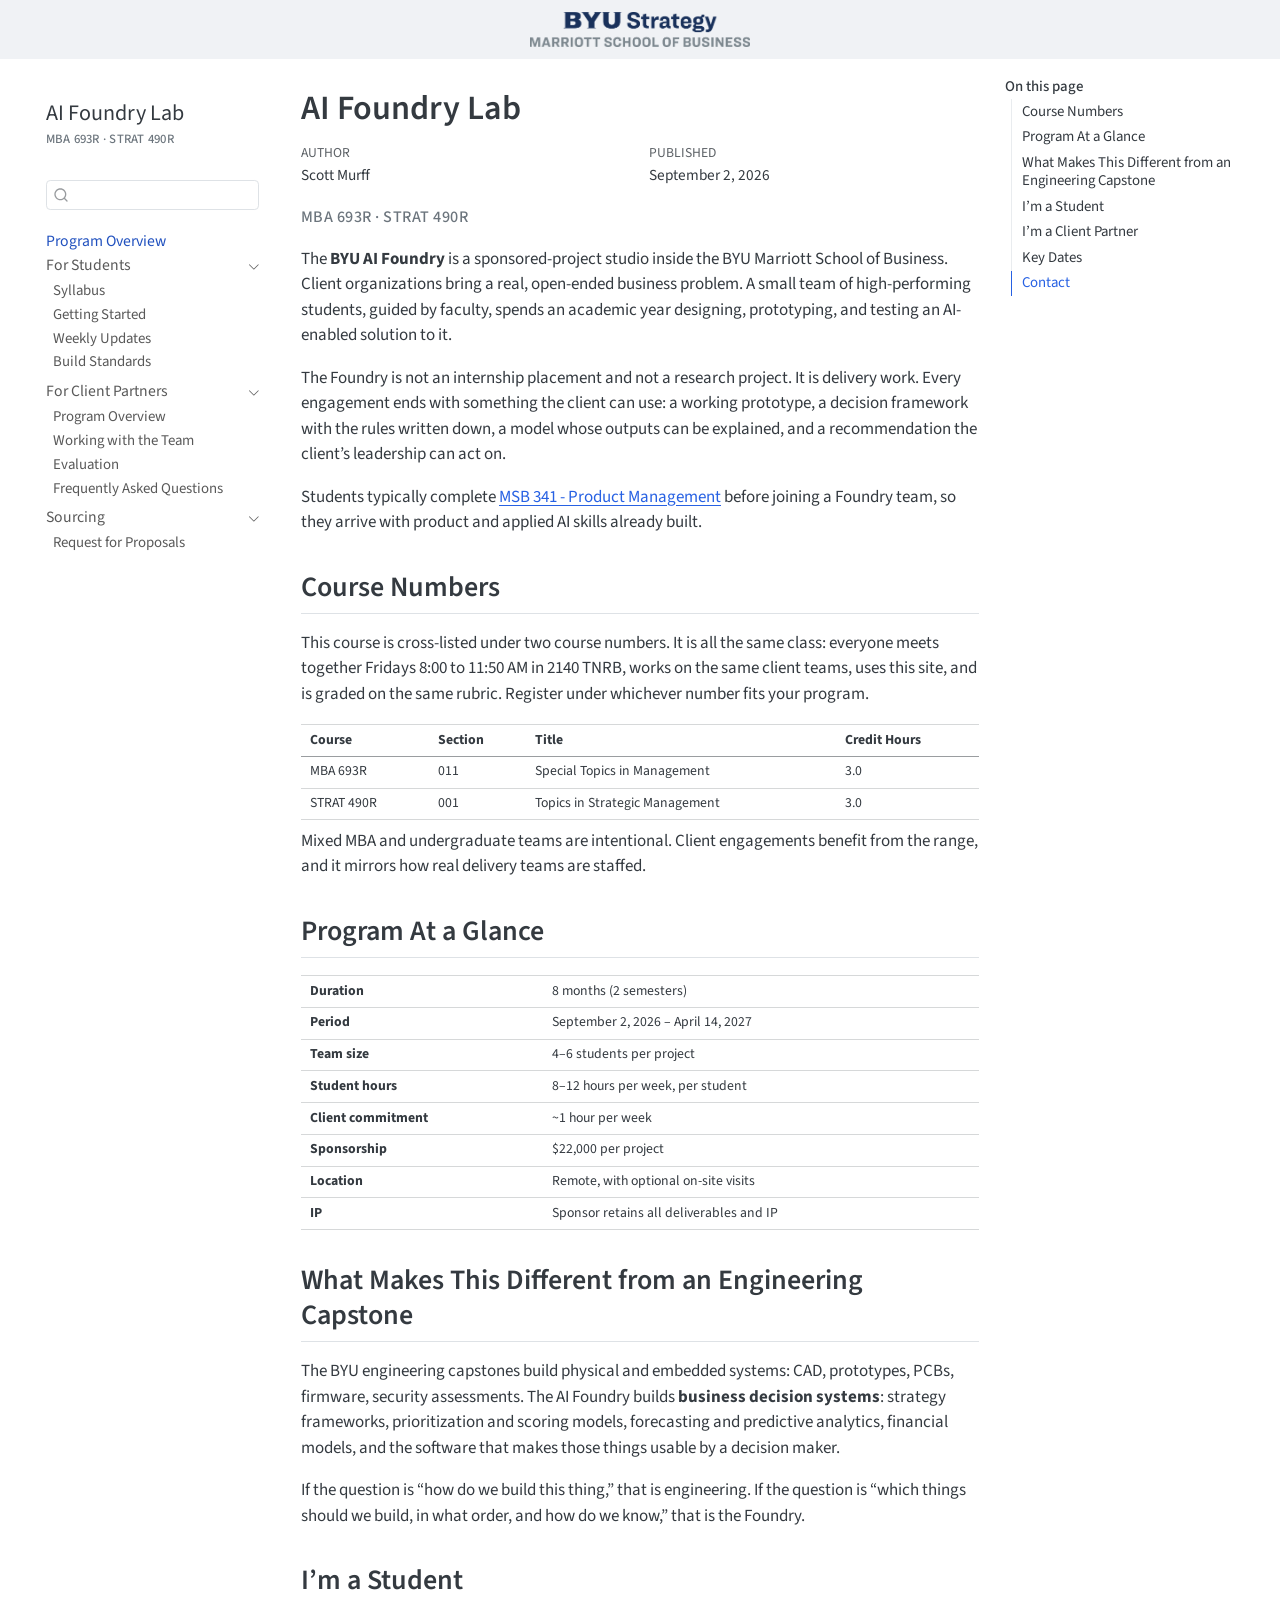
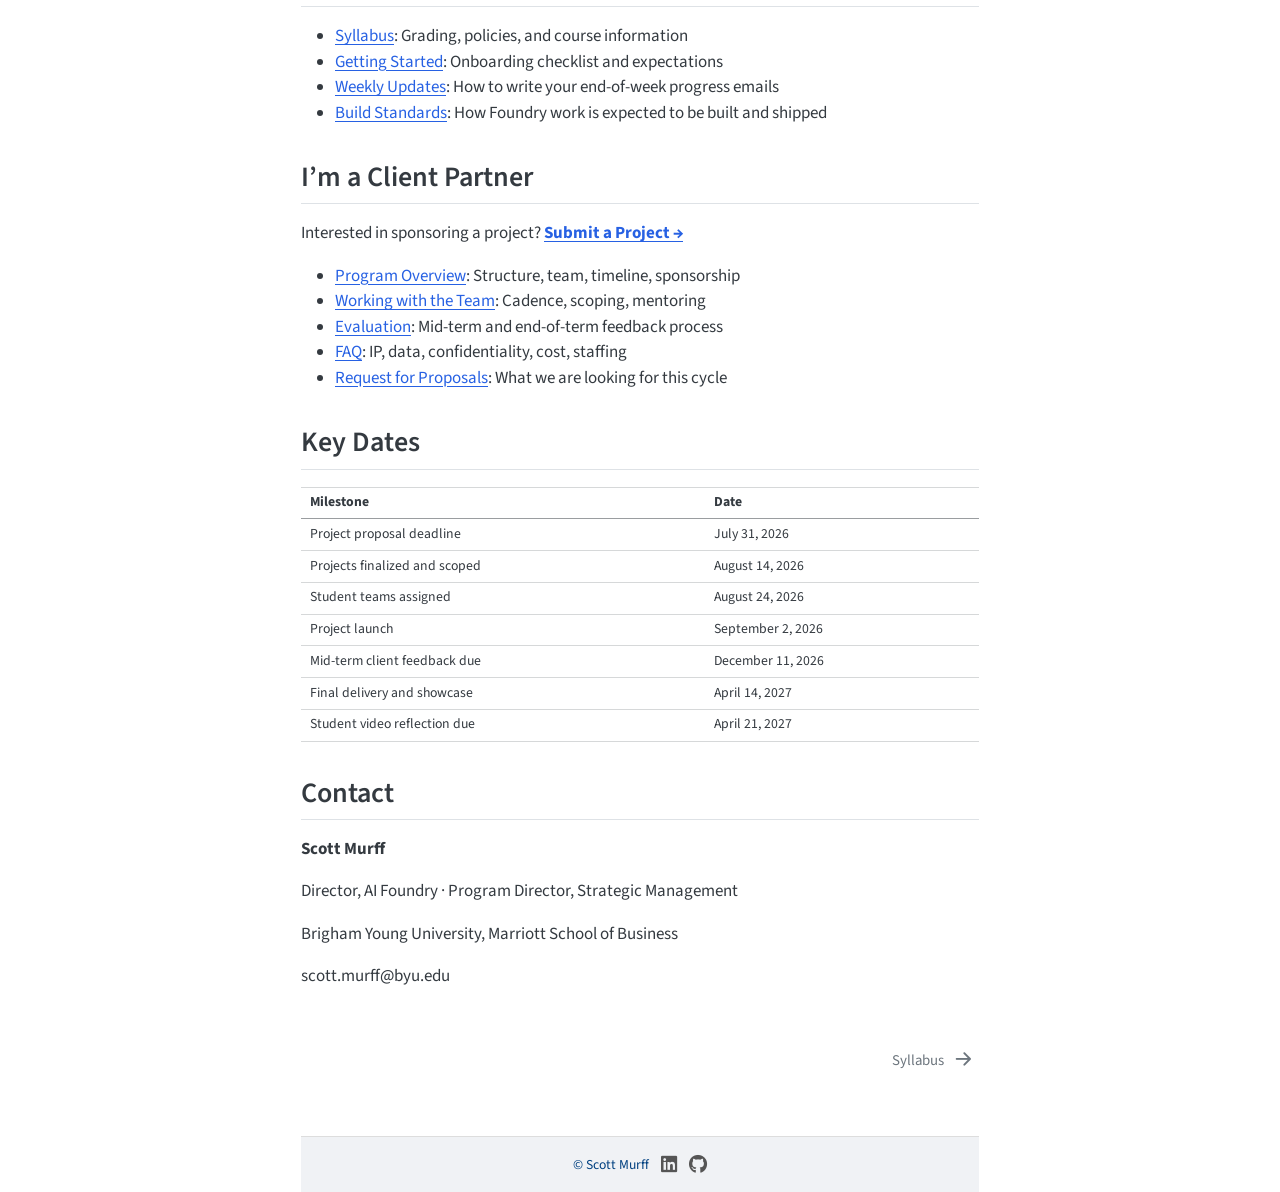
==== docs/index.html @ 64e9de8f "Scaffold AI Foundry Lab course and partner site Quarto book mirroring byu-strategy/apm-lab, adapted " ====
<!DOCTYPE html>
<html xmlns="http://www.w3.org/1999/xhtml" lang="en" xml:lang="en"><head>

<meta charset="utf-8">
<meta name="generator" content="quarto-1.8.25">

<meta name="viewport" content="width=device-width, initial-scale=1.0, user-scalable=yes">

<meta name="author" content="Scott Murff">
<meta name="dcterms.date" content="2026-09-02">

<title>AI Foundry Lab</title>
<style>
code{white-space: pre-wrap;}
span.smallcaps{font-variant: small-caps;}
div.columns{display: flex; gap: min(4vw, 1.5em);}
div.column{flex: auto; overflow-x: auto;}
div.hanging-indent{margin-left: 1.5em; text-indent: -1.5em;}
ul.task-list{list-style: none;}
ul.task-list li input[type="checkbox"] {
  width: 0.8em;
  margin: 0 0.8em 0.2em -1em; /* quarto-specific, see https://github.com/quarto-dev/quarto-cli/issues/4556 */ 
  vertical-align: middle;
}
</style>


<script src="site_libs/quarto-nav/quarto-nav.js"></script>
<script src="site_libs/quarto-nav/headroom.min.js"></script>
<script src="site_libs/clipboard/clipboard.min.js"></script>
<script src="site_libs/quarto-search/autocomplete.umd.js"></script>
<script src="site_libs/quarto-search/fuse.min.js"></script>
<script src="site_libs/quarto-search/quarto-search.js"></script>
<meta name="quarto:offset" content="./">
<link href="./students/01-syllabus.html" rel="next">
<link href="./images/favicon.svg" rel="icon" type="image/svg+xml">
<script src="site_libs/quarto-html/quarto.js" type="module"></script>
<script src="site_libs/quarto-html/tabsets/tabsets.js" type="module"></script>
<script src="site_libs/quarto-html/axe/axe-check.js" type="module"></script>
<script src="site_libs/quarto-html/popper.min.js"></script>
<script src="site_libs/quarto-html/tippy.umd.min.js"></script>
<script src="site_libs/quarto-html/anchor.min.js"></script>
<link href="site_libs/quarto-html/tippy.css" rel="stylesheet">
<link href="site_libs/quarto-html/quarto-syntax-highlighting-7b89279ff1a6dce999919e0e67d4d9ec.css" rel="stylesheet" id="quarto-text-highlighting-styles">
<script src="site_libs/bootstrap/bootstrap.min.js"></script>
<link href="site_libs/bootstrap/bootstrap-icons.css" rel="stylesheet">
<link href="site_libs/bootstrap/bootstrap-27c261d06b905028a18691de25d09dde.min.css" rel="stylesheet" append-hash="true" id="quarto-bootstrap" data-mode="light">
<script id="quarto-search-options" type="application/json">{
  "location": "sidebar",
  "copy-button": false,
  "collapse-after": 3,
  "panel-placement": "start",
  "type": "textbox",
  "limit": 50,
  "keyboard-shortcut": [
    "f",
    "/",
    "s"
  ],
  "show-item-context": false,
  "language": {
    "search-no-results-text": "No results",
    "search-matching-documents-text": "matching documents",
    "search-copy-link-title": "Copy link to search",
    "search-hide-matches-text": "Hide additional matches",
    "search-more-match-text": "more match in this document",
    "search-more-matches-text": "more matches in this document",
    "search-clear-button-title": "Clear",
    "search-text-placeholder": "",
    "search-detached-cancel-button-title": "Cancel",
    "search-submit-button-title": "Submit",
    "search-label": "Search"
  }
}</script>
</head><body class="nav-sidebar floating quarto-light"><header class="book-header-banner">
  <a href="https://byu-aifoundry.com" target="_blank">
    <img src="images/strat-logo.png" alt="BYU AI Foundry - Marriott School of Business">
  </a>
</header>

<!-- Google tag (gtag.js) -->
<script async="" src="https://www.googletagmanager.com/gtag/js?id=G-5TPMPSE4HZ"></script>
<script>
  window.dataLayer = window.dataLayer || [];
  function gtag(){dataLayer.push(arguments);}
  gtag('js', new Date());

  gtag('config', 'G-5TPMPSE4HZ');
</script>

<!-- Sidebar title: add cross-listed course numbers -->
<script>
  document.addEventListener('DOMContentLoaded', function () {
    var title = document.querySelector('.sidebar-title');
    if (!title) return;

    if (!document.querySelector('.sidebar-course-numbers')) {
      var nums = document.createElement('div');
      nums.className = 'sidebar-course-numbers';
      nums.textContent = 'MBA 693R · STRAT 490R';
      title.insertAdjacentElement('afterend', nums);
    }
  });
</script>


<link rel="stylesheet" href="styles.css">




<div id="quarto-search-results"></div>
  <header id="quarto-header" class="headroom fixed-top">
  <nav class="quarto-secondary-nav">
    <div class="container-fluid d-flex">
      <button type="button" class="quarto-btn-toggle btn" data-bs-toggle="collapse" role="button" data-bs-target=".quarto-sidebar-collapse-item" aria-controls="quarto-sidebar" aria-expanded="false" aria-label="Toggle sidebar navigation" onclick="if (window.quartoToggleHeadroom) { window.quartoToggleHeadroom(); }">
        <i class="bi bi-layout-text-sidebar-reverse"></i>
      </button>
        <nav class="quarto-page-breadcrumbs" aria-label="breadcrumb"><ol class="breadcrumb"><li class="breadcrumb-item"><a href="./index.html"><span class="chapter-title">Program Overview</span></a></li></ol></nav>
        <a class="flex-grow-1" role="navigation" data-bs-toggle="collapse" data-bs-target=".quarto-sidebar-collapse-item" aria-controls="quarto-sidebar" aria-expanded="false" aria-label="Toggle sidebar navigation" onclick="if (window.quartoToggleHeadroom) { window.quartoToggleHeadroom(); }">      
        </a>
      <button type="button" class="btn quarto-search-button" aria-label="Search" onclick="window.quartoOpenSearch();">
        <i class="bi bi-search"></i>
      </button>
    </div>
  </nav>
</header>
<!-- content -->
<div id="quarto-content" class="quarto-container page-columns page-rows-contents page-layout-article">
<!-- sidebar -->
  <nav id="quarto-sidebar" class="sidebar collapse collapse-horizontal quarto-sidebar-collapse-item sidebar-navigation floating overflow-auto">
    <div class="pt-lg-2 mt-2 text-left sidebar-header sidebar-header-stacked">
      <a href="./index.html" class="sidebar-logo-link">
      </a>
    <div class="sidebar-title mb-0 py-0">
      <a href="./">AI Foundry Lab</a> 
    </div>
      </div>
        <div class="mt-2 flex-shrink-0 align-items-center">
        <div class="sidebar-search">
        <div id="quarto-search" class="" title="Search"></div>
        </div>
        </div>
    <div class="sidebar-menu-container"> 
    <ul class="list-unstyled mt-1">
        <li class="sidebar-item">
  <div class="sidebar-item-container"> 
  <a href="./index.html" class="sidebar-item-text sidebar-link active"><span class="chapter-title">Program Overview</span></a>
  </div>
</li>
        <li class="sidebar-item sidebar-item-section">
      <div class="sidebar-item-container"> 
            <a class="sidebar-item-text sidebar-link text-start" data-bs-toggle="collapse" data-bs-target="#quarto-sidebar-section-1" role="navigation" aria-expanded="true">
 <span class="menu-text">For Students</span></a>
          <a class="sidebar-item-toggle text-start" data-bs-toggle="collapse" data-bs-target="#quarto-sidebar-section-1" role="navigation" aria-expanded="true" aria-label="Toggle section">
            <i class="bi bi-chevron-right ms-2"></i>
          </a> 
      </div>
      <ul id="quarto-sidebar-section-1" class="collapse list-unstyled sidebar-section depth1 show">  
          <li class="sidebar-item">
  <div class="sidebar-item-container"> 
  <a href="./students/01-syllabus.html" class="sidebar-item-text sidebar-link"><span class="chapter-title">Syllabus</span></a>
  </div>
</li>
          <li class="sidebar-item">
  <div class="sidebar-item-container"> 
  <a href="./students/02-getting-started.html" class="sidebar-item-text sidebar-link"><span class="chapter-title">Getting Started</span></a>
  </div>
</li>
          <li class="sidebar-item">
  <div class="sidebar-item-container"> 
  <a href="./students/03-weekly-updates.html" class="sidebar-item-text sidebar-link"><span class="chapter-title">Weekly Updates</span></a>
  </div>
</li>
          <li class="sidebar-item">
  <div class="sidebar-item-container"> 
  <a href="./students/04-build-standards.html" class="sidebar-item-text sidebar-link"><span class="chapter-title">Build Standards</span></a>
  </div>
</li>
      </ul>
  </li>
        <li class="sidebar-item sidebar-item-section">
      <div class="sidebar-item-container"> 
            <a class="sidebar-item-text sidebar-link text-start" data-bs-toggle="collapse" data-bs-target="#quarto-sidebar-section-2" role="navigation" aria-expanded="true">
 <span class="menu-text">For Client Partners</span></a>
          <a class="sidebar-item-toggle text-start" data-bs-toggle="collapse" data-bs-target="#quarto-sidebar-section-2" role="navigation" aria-expanded="true" aria-label="Toggle section">
            <i class="bi bi-chevron-right ms-2"></i>
          </a> 
      </div>
      <ul id="quarto-sidebar-section-2" class="collapse list-unstyled sidebar-section depth1 show">  
          <li class="sidebar-item">
  <div class="sidebar-item-container"> 
  <a href="./partners/01-program-overview.html" class="sidebar-item-text sidebar-link"><span class="chapter-title">Program Overview</span></a>
  </div>
</li>
          <li class="sidebar-item">
  <div class="sidebar-item-container"> 
  <a href="./partners/02-working-with-the-team.html" class="sidebar-item-text sidebar-link"><span class="chapter-title">Working with the Team</span></a>
  </div>
</li>
          <li class="sidebar-item">
  <div class="sidebar-item-container"> 
  <a href="./partners/03-evaluation.html" class="sidebar-item-text sidebar-link"><span class="chapter-title">Evaluation</span></a>
  </div>
</li>
          <li class="sidebar-item">
  <div class="sidebar-item-container"> 
  <a href="./partners/04-faq.html" class="sidebar-item-text sidebar-link"><span class="chapter-title">Frequently Asked Questions</span></a>
  </div>
</li>
      </ul>
  </li>
        <li class="sidebar-item sidebar-item-section">
      <div class="sidebar-item-container"> 
            <a class="sidebar-item-text sidebar-link text-start" data-bs-toggle="collapse" data-bs-target="#quarto-sidebar-section-3" role="navigation" aria-expanded="true">
 <span class="menu-text">Sourcing</span></a>
          <a class="sidebar-item-toggle text-start" data-bs-toggle="collapse" data-bs-target="#quarto-sidebar-section-3" role="navigation" aria-expanded="true" aria-label="Toggle section">
            <i class="bi bi-chevron-right ms-2"></i>
          </a> 
      </div>
      <ul id="quarto-sidebar-section-3" class="collapse list-unstyled sidebar-section depth1 show">  
          <li class="sidebar-item">
  <div class="sidebar-item-container"> 
  <a href="./partners/05-rfp.html" class="sidebar-item-text sidebar-link"><span class="chapter-title">Request for Proposals</span></a>
  </div>
</li>
      </ul>
  </li>
    </ul>
    </div>
</nav>
<div id="quarto-sidebar-glass" class="quarto-sidebar-collapse-item" data-bs-toggle="collapse" data-bs-target=".quarto-sidebar-collapse-item"></div>
<!-- margin-sidebar -->
    <div id="quarto-margin-sidebar" class="sidebar margin-sidebar">
        <nav id="TOC" role="doc-toc" class="toc-active">
    <h2 id="toc-title">On this page</h2>
   
  <ul>
  <li><a href="#course-numbers" id="toc-course-numbers" class="nav-link active" data-scroll-target="#course-numbers">Course Numbers</a></li>
  <li><a href="#program-at-a-glance" id="toc-program-at-a-glance" class="nav-link" data-scroll-target="#program-at-a-glance">Program At a Glance</a></li>
  <li><a href="#what-makes-this-different-from-an-engineering-capstone" id="toc-what-makes-this-different-from-an-engineering-capstone" class="nav-link" data-scroll-target="#what-makes-this-different-from-an-engineering-capstone">What Makes This Different from an Engineering Capstone</a></li>
  <li><a href="#im-a-student" id="toc-im-a-student" class="nav-link" data-scroll-target="#im-a-student">I’m a Student</a></li>
  <li><a href="#im-a-client-partner" id="toc-im-a-client-partner" class="nav-link" data-scroll-target="#im-a-client-partner">I’m a Client Partner</a></li>
  <li><a href="#key-dates" id="toc-key-dates" class="nav-link" data-scroll-target="#key-dates">Key Dates</a></li>
  <li><a href="#contact" id="toc-contact" class="nav-link" data-scroll-target="#contact">Contact</a></li>
  </ul>
</nav>
    </div>
<!-- main -->
<main class="content" id="quarto-document-content">

<header id="title-block-header" class="quarto-title-block default">
<div class="quarto-title">
<h1 class="title">AI Foundry Lab</h1>
</div>



<div class="quarto-title-meta">

    <div>
    <div class="quarto-title-meta-heading">Author</div>
    <div class="quarto-title-meta-contents">
             <p>Scott Murff </p>
          </div>
  </div>
    
    <div>
    <div class="quarto-title-meta-heading">Published</div>
    <div class="quarto-title-meta-contents">
      <p class="date">September 2, 2026</p>
    </div>
  </div>
  
    
  </div>
  


</header>


<div class="course-numbers-page">
<p>MBA 693R · STRAT 490R</p>
</div>
<p>The <strong>BYU AI Foundry</strong> is a sponsored-project studio inside the BYU Marriott School of Business. Client organizations bring a real, open-ended business problem. A small team of high-performing students, guided by faculty, spends an academic year designing, prototyping, and testing an AI-enabled solution to it.</p>
<p>The Foundry is not an internship placement and not a research project. It is delivery work. Every engagement ends with something the client can use: a working prototype, a decision framework with the rules written down, a model whose outputs can be explained, and a recommendation the client’s leadership can act on.</p>
<p>Students typically complete <a href="https://byu-strategy.github.io/product-management/">MSB 341 - Product Management</a> before joining a Foundry team, so they arrive with product and applied AI skills already built.</p>
<section id="course-numbers" class="level2">
<h2 class="anchored" data-anchor-id="course-numbers">Course Numbers</h2>
<p>This course is cross-listed under two course numbers. It is all the same class: everyone meets together Fridays 8:00 to 11:50 AM in 2140 TNRB, works on the same client teams, uses this site, and is graded on the same rubric. Register under whichever number fits your program.</p>
<table class="caption-top table">
<thead>
<tr class="header">
<th>Course</th>
<th>Section</th>
<th>Title</th>
<th>Credit Hours</th>
</tr>
</thead>
<tbody>
<tr class="odd">
<td>MBA 693R</td>
<td>011</td>
<td>Special Topics in Management</td>
<td>3.0</td>
</tr>
<tr class="even">
<td>STRAT 490R</td>
<td>001</td>
<td>Topics in Strategic Management</td>
<td>3.0</td>
</tr>
</tbody>
</table>
<p>Mixed MBA and undergraduate teams are intentional. Client engagements benefit from the range, and it mirrors how real delivery teams are staffed.</p>
</section>
<section id="program-at-a-glance" class="level2">
<h2 class="anchored" data-anchor-id="program-at-a-glance">Program At a Glance</h2>
<table class="caption-top table">
<tbody>
<tr class="odd">
<td><strong>Duration</strong></td>
<td>8 months (2 semesters)</td>
</tr>
<tr class="even">
<td><strong>Period</strong></td>
<td>September 2, 2026 – April 14, 2027</td>
</tr>
<tr class="odd">
<td><strong>Team size</strong></td>
<td>4–6 students per project</td>
</tr>
<tr class="even">
<td><strong>Student hours</strong></td>
<td>8–12 hours per week, per student</td>
</tr>
<tr class="odd">
<td><strong>Client commitment</strong></td>
<td>~1 hour per week</td>
</tr>
<tr class="even">
<td><strong>Sponsorship</strong></td>
<td>$22,000 per project</td>
</tr>
<tr class="odd">
<td><strong>Location</strong></td>
<td>Remote, with optional on-site visits</td>
</tr>
<tr class="even">
<td><strong>IP</strong></td>
<td>Sponsor retains all deliverables and IP</td>
</tr>
</tbody>
</table>
</section>
<section id="what-makes-this-different-from-an-engineering-capstone" class="level2">
<h2 class="anchored" data-anchor-id="what-makes-this-different-from-an-engineering-capstone">What Makes This Different from an Engineering Capstone</h2>
<p>The BYU engineering capstones build physical and embedded systems: CAD, prototypes, PCBs, firmware, security assessments. The AI Foundry builds <strong>business decision systems</strong>: strategy frameworks, prioritization and scoring models, forecasting and predictive analytics, financial models, and the software that makes those things usable by a decision maker.</p>
<p>If the question is “how do we build this thing,” that is engineering. If the question is “which things should we build, in what order, and how do we know,” that is the Foundry.</p>
</section>
<section id="im-a-student" class="level2">
<h2 class="anchored" data-anchor-id="im-a-student">I’m a Student</h2>
<ul>
<li><a href="./students/01-syllabus.html">Syllabus</a>: Grading, policies, and course information</li>
<li><a href="./students/02-getting-started.html">Getting Started</a>: Onboarding checklist and expectations</li>
<li><a href="./students/03-weekly-updates.html">Weekly Updates</a>: How to write your end-of-week progress emails</li>
<li><a href="./students/04-build-standards.html">Build Standards</a>: How Foundry work is expected to be built and shipped</li>
</ul>
</section>
<section id="im-a-client-partner" class="level2">
<h2 class="anchored" data-anchor-id="im-a-client-partner">I’m a Client Partner</h2>
<p>Interested in sponsoring a project? <a href="https://byu.capsource.app/"><strong>Submit a Project →</strong></a></p>
<ul>
<li><a href="./partners/01-program-overview.html">Program Overview</a>: Structure, team, timeline, sponsorship</li>
<li><a href="./partners/02-working-with-the-team.html">Working with the Team</a>: Cadence, scoping, mentoring</li>
<li><a href="./partners/03-evaluation.html">Evaluation</a>: Mid-term and end-of-term feedback process</li>
<li><a href="./partners/04-faq.html">FAQ</a>: IP, data, confidentiality, cost, staffing</li>
<li><a href="./partners/05-rfp.html">Request for Proposals</a>: What we are looking for this cycle</li>
</ul>
</section>
<section id="key-dates" class="level2">
<h2 class="anchored" data-anchor-id="key-dates">Key Dates</h2>
<table class="caption-top table">
<thead>
<tr class="header">
<th>Milestone</th>
<th>Date</th>
</tr>
</thead>
<tbody>
<tr class="odd">
<td>Project proposal deadline</td>
<td>July 31, 2026</td>
</tr>
<tr class="even">
<td>Projects finalized and scoped</td>
<td>August 14, 2026</td>
</tr>
<tr class="odd">
<td>Student teams assigned</td>
<td>August 24, 2026</td>
</tr>
<tr class="even">
<td>Project launch</td>
<td>September 2, 2026</td>
</tr>
<tr class="odd">
<td>Mid-term client feedback due</td>
<td>December 11, 2026</td>
</tr>
<tr class="even">
<td>Final delivery and showcase</td>
<td>April 14, 2027</td>
</tr>
<tr class="odd">
<td>Student video reflection due</td>
<td>April 21, 2027</td>
</tr>
</tbody>
</table>
</section>
<section id="contact" class="level2">
<h2 class="anchored" data-anchor-id="contact">Contact</h2>
<p><strong>Scott Murff</strong></p>
<p>Director, AI Foundry · Program Director, Strategic Management</p>
<p>Brigham Young University, Marriott School of Business</p>
<p>scott.murff@byu.edu</p>


</section>

</main> <!-- /main -->
<link rel="stylesheet" href="https://cdnjs.cloudflare.com/ajax/libs/font-awesome/6.5.1/css/all.min.css">

<footer class="book-footer">
  <div class="footer-content">
    <div class="footer-text">
      <a href="https://www.scottmurff.org" target="_blank">© Scott Murff</a>
    </div>
    <div class="footer-icons">
      <a href="https://www.linkedin.com/in/scottdmurff" target="_blank" title="LinkedIn">
        <i class="fab fa-linkedin"></i>
      </a>
      <a href="https://github.com/sdmurff" target="_blank" title="GitHub">
        <i class="fab fa-github"></i>
      </a>
    </div>
  </div>
</footer>
<script id="quarto-html-after-body" type="application/javascript">
  window.document.addEventListener("DOMContentLoaded", function (event) {
    const icon = "";
    const anchorJS = new window.AnchorJS();
    anchorJS.options = {
      placement: 'right',
      icon: icon
    };
    anchorJS.add('.anchored');
    const isCodeAnnotation = (el) => {
      for (const clz of el.classList) {
        if (clz.startsWith('code-annotation-')) {                     
          return true;
        }
      }
      return false;
    }
    const onCopySuccess = function(e) {
      // button target
      const button = e.trigger;
      // don't keep focus
      button.blur();
      // flash "checked"
      button.classList.add('code-copy-button-checked');
      var currentTitle = button.getAttribute("title");
      button.setAttribute("title", "Copied!");
      let tooltip;
      if (window.bootstrap) {
        button.setAttribute("data-bs-toggle", "tooltip");
        button.setAttribute("data-bs-placement", "left");
        button.setAttribute("data-bs-title", "Copied!");
        tooltip = new bootstrap.Tooltip(button, 
          { trigger: "manual", 
            customClass: "code-copy-button-tooltip",
            offset: [0, -8]});
        tooltip.show();    
      }
      setTimeout(function() {
        if (tooltip) {
          tooltip.hide();
          button.removeAttribute("data-bs-title");
          button.removeAttribute("data-bs-toggle");
          button.removeAttribute("data-bs-placement");
        }
        button.setAttribute("title", currentTitle);
        button.classList.remove('code-copy-button-checked');
      }, 1000);
      // clear code selection
      e.clearSelection();
    }
    const getTextToCopy = function(trigger) {
      const outerScaffold = trigger.parentElement.cloneNode(true);
      const codeEl = outerScaffold.querySelector('code');
      for (const childEl of codeEl.children) {
        if (isCodeAnnotation(childEl)) {
          childEl.remove();
        }
      }
      return codeEl.innerText;
    }
    const clipboard = new window.ClipboardJS('.code-copy-button:not([data-in-quarto-modal])', {
      text: getTextToCopy
    });
    clipboard.on('success', onCopySuccess);
    if (window.document.getElementById('quarto-embedded-source-code-modal')) {
      const clipboardModal = new window.ClipboardJS('.code-copy-button[data-in-quarto-modal]', {
        text: getTextToCopy,
        container: window.document.getElementById('quarto-embedded-source-code-modal')
      });
      clipboardModal.on('success', onCopySuccess);
    }
      var localhostRegex = new RegExp(/^(?:http|https):\/\/localhost\:?[0-9]*\//);
      var mailtoRegex = new RegExp(/^mailto:/);
        var filterRegex = new RegExp('/' + window.location.host + '/');
      var isInternal = (href) => {
          return filterRegex.test(href) || localhostRegex.test(href) || mailtoRegex.test(href);
      }
      // Inspect non-navigation links and adorn them if external
     var links = window.document.querySelectorAll('a[href]:not(.nav-link):not(.navbar-brand):not(.toc-action):not(.sidebar-link):not(.sidebar-item-toggle):not(.pagination-link):not(.no-external):not([aria-hidden]):not(.dropdown-item):not(.quarto-navigation-tool):not(.about-link)');
      for (var i=0; i<links.length; i++) {
        const link = links[i];
        if (!isInternal(link.href)) {
          // undo the damage that might have been done by quarto-nav.js in the case of
          // links that we want to consider external
          if (link.dataset.originalHref !== undefined) {
            link.href = link.dataset.originalHref;
          }
        }
      }
    function tippyHover(el, contentFn, onTriggerFn, onUntriggerFn) {
      const config = {
        allowHTML: true,
        maxWidth: 500,
        delay: 100,
        arrow: false,
        appendTo: function(el) {
            return el.parentElement;
        },
        interactive: true,
        interactiveBorder: 10,
        theme: 'quarto',
        placement: 'bottom-start',
      };
      if (contentFn) {
        config.content = contentFn;
      }
      if (onTriggerFn) {
        config.onTrigger = onTriggerFn;
      }
      if (onUntriggerFn) {
        config.onUntrigger = onUntriggerFn;
      }
      window.tippy(el, config); 
    }
    const noterefs = window.document.querySelectorAll('a[role="doc-noteref"]');
    for (var i=0; i<noterefs.length; i++) {
      const ref = noterefs[i];
      tippyHover(ref, function() {
        // use id or data attribute instead here
        let href = ref.getAttribute('data-footnote-href') || ref.getAttribute('href');
        try { href = new URL(href).hash; } catch {}
        const id = href.replace(/^#\/?/, "");
        const note = window.document.getElementById(id);
        if (note) {
          return note.innerHTML;
        } else {
          return "";
        }
      });
    }
    const xrefs = window.document.querySelectorAll('a.quarto-xref');
    const processXRef = (id, note) => {
      // Strip column container classes
      const stripColumnClz = (el) => {
        el.classList.remove("page-full", "page-columns");
        if (el.children) {
          for (const child of el.children) {
            stripColumnClz(child);
          }
        }
      }
      stripColumnClz(note)
      if (id === null || id.startsWith('sec-')) {
        // Special case sections, only their first couple elements
        const container = document.createElement("div");
        if (note.children && note.children.length > 2) {
          container.appendChild(note.children[0].cloneNode(true));
          for (let i = 1; i < note.children.length; i++) {
            const child = note.children[i];
            if (child.tagName === "P" && child.innerText === "") {
              continue;
            } else {
              container.appendChild(child.cloneNode(true));
              break;
            }
          }
          if (window.Quarto?.typesetMath) {
            window.Quarto.typesetMath(container);
          }
          return container.innerHTML
        } else {
          if (window.Quarto?.typesetMath) {
            window.Quarto.typesetMath(note);
          }
          return note.innerHTML;
        }
      } else {
        // Remove any anchor links if they are present
        const anchorLink = note.querySelector('a.anchorjs-link');
        if (anchorLink) {
          anchorLink.remove();
        }
        if (window.Quarto?.typesetMath) {
          window.Quarto.typesetMath(note);
        }
        if (note.classList.contains("callout")) {
          return note.outerHTML;
        } else {
          return note.innerHTML;
        }
      }
    }
    for (var i=0; i<xrefs.length; i++) {
      const xref = xrefs[i];
      tippyHover(xref, undefined, function(instance) {
        instance.disable();
        let url = xref.getAttribute('href');
        let hash = undefined; 
        if (url.startsWith('#')) {
          hash = url;
        } else {
          try { hash = new URL(url).hash; } catch {}
        }
        if (hash) {
          const id = hash.replace(/^#\/?/, "");
          const note = window.document.getElementById(id);
          if (note !== null) {
            try {
              const html = processXRef(id, note.cloneNode(true));
              instance.setContent(html);
            } finally {
              instance.enable();
              instance.show();
            }
          } else {
            // See if we can fetch this
            fetch(url.split('#')[0])
            .then(res => res.text())
            .then(html => {
              const parser = new DOMParser();
              const htmlDoc = parser.parseFromString(html, "text/html");
              const note = htmlDoc.getElementById(id);
              if (note !== null) {
                const html = processXRef(id, note);
                instance.setContent(html);
              } 
            }).finally(() => {
              instance.enable();
              instance.show();
            });
          }
        } else {
          // See if we can fetch a full url (with no hash to target)
          // This is a special case and we should probably do some content thinning / targeting
          fetch(url)
          .then(res => res.text())
          .then(html => {
            const parser = new DOMParser();
            const htmlDoc = parser.parseFromString(html, "text/html");
            const note = htmlDoc.querySelector('main.content');
            if (note !== null) {
              // This should only happen for chapter cross references
              // (since there is no id in the URL)
              // remove the first header
              if (note.children.length > 0 && note.children[0].tagName === "HEADER") {
                note.children[0].remove();
              }
              const html = processXRef(null, note);
              instance.setContent(html);
            } 
          }).finally(() => {
            instance.enable();
            instance.show();
          });
        }
      }, function(instance) {
      });
    }
        let selectedAnnoteEl;
        const selectorForAnnotation = ( cell, annotation) => {
          let cellAttr = 'data-code-cell="' + cell + '"';
          let lineAttr = 'data-code-annotation="' +  annotation + '"';
          const selector = 'span[' + cellAttr + '][' + lineAttr + ']';
          return selector;
        }
        const selectCodeLines = (annoteEl) => {
          const doc = window.document;
          const targetCell = annoteEl.getAttribute("data-target-cell");
          const targetAnnotation = annoteEl.getAttribute("data-target-annotation");
          const annoteSpan = window.document.querySelector(selectorForAnnotation(targetCell, targetAnnotation));
          const lines = annoteSpan.getAttribute("data-code-lines").split(",");
          const lineIds = lines.map((line) => {
            return targetCell + "-" + line;
          })
          let top = null;
          let height = null;
          let parent = null;
          if (lineIds.length > 0) {
              //compute the position of the single el (top and bottom and make a div)
              const el = window.document.getElementById(lineIds[0]);
              top = el.offsetTop;
              height = el.offsetHeight;
              parent = el.parentElement.parentElement;
            if (lineIds.length > 1) {
              const lastEl = window.document.getElementById(lineIds[lineIds.length - 1]);
              const bottom = lastEl.offsetTop + lastEl.offsetHeight;
              height = bottom - top;
            }
            if (top !== null && height !== null && parent !== null) {
              // cook up a div (if necessary) and position it 
              let div = window.document.getElementById("code-annotation-line-highlight");
              if (div === null) {
                div = window.document.createElement("div");
                div.setAttribute("id", "code-annotation-line-highlight");
                div.style.position = 'absolute';
                parent.appendChild(div);
              }
              div.style.top = top - 2 + "px";
              div.style.height = height + 4 + "px";
              div.style.left = 0;
              let gutterDiv = window.document.getElementById("code-annotation-line-highlight-gutter");
              if (gutterDiv === null) {
                gutterDiv = window.document.createElement("div");
                gutterDiv.setAttribute("id", "code-annotation-line-highlight-gutter");
                gutterDiv.style.position = 'absolute';
                const codeCell = window.document.getElementById(targetCell);
                const gutter = codeCell.querySelector('.code-annotation-gutter');
                gutter.appendChild(gutterDiv);
              }
              gutterDiv.style.top = top - 2 + "px";
              gutterDiv.style.height = height + 4 + "px";
            }
            selectedAnnoteEl = annoteEl;
          }
        };
        const unselectCodeLines = () => {
          const elementsIds = ["code-annotation-line-highlight", "code-annotation-line-highlight-gutter"];
          elementsIds.forEach((elId) => {
            const div = window.document.getElementById(elId);
            if (div) {
              div.remove();
            }
          });
          selectedAnnoteEl = undefined;
        };
          // Handle positioning of the toggle
      window.addEventListener(
        "resize",
        throttle(() => {
          elRect = undefined;
          if (selectedAnnoteEl) {
            selectCodeLines(selectedAnnoteEl);
          }
        }, 10)
      );
      function throttle(fn, ms) {
      let throttle = false;
      let timer;
        return (...args) => {
          if(!throttle) { // first call gets through
              fn.apply(this, args);
              throttle = true;
          } else { // all the others get throttled
              if(timer) clearTimeout(timer); // cancel #2
              timer = setTimeout(() => {
                fn.apply(this, args);
                timer = throttle = false;
              }, ms);
          }
        };
      }
        // Attach click handler to the DT
        const annoteDls = window.document.querySelectorAll('dt[data-target-cell]');
        for (const annoteDlNode of annoteDls) {
          annoteDlNode.addEventListener('click', (event) => {
            const clickedEl = event.target;
            if (clickedEl !== selectedAnnoteEl) {
              unselectCodeLines();
              const activeEl = window.document.querySelector('dt[data-target-cell].code-annotation-active');
              if (activeEl) {
                activeEl.classList.remove('code-annotation-active');
              }
              selectCodeLines(clickedEl);
              clickedEl.classList.add('code-annotation-active');
            } else {
              // Unselect the line
              unselectCodeLines();
              clickedEl.classList.remove('code-annotation-active');
            }
          });
        }
    const findCites = (el) => {
      const parentEl = el.parentElement;
      if (parentEl) {
        const cites = parentEl.dataset.cites;
        if (cites) {
          return {
            el,
            cites: cites.split(' ')
          };
        } else {
          return findCites(el.parentElement)
        }
      } else {
        return undefined;
      }
    };
    var bibliorefs = window.document.querySelectorAll('a[role="doc-biblioref"]');
    for (var i=0; i<bibliorefs.length; i++) {
      const ref = bibliorefs[i];
      const citeInfo = findCites(ref);
      if (citeInfo) {
        tippyHover(citeInfo.el, function() {
          var popup = window.document.createElement('div');
          citeInfo.cites.forEach(function(cite) {
            var citeDiv = window.document.createElement('div');
            citeDiv.classList.add('hanging-indent');
            citeDiv.classList.add('csl-entry');
            var biblioDiv = window.document.getElementById('ref-' + cite);
            if (biblioDiv) {
              citeDiv.innerHTML = biblioDiv.innerHTML;
            }
            popup.appendChild(citeDiv);
          });
          return popup.innerHTML;
        });
      }
    }
  });
  </script>
<nav class="page-navigation">
  <div class="nav-page nav-page-previous">
  </div>
  <div class="nav-page nav-page-next">
      <a href="./students/01-syllabus.html" class="pagination-link" aria-label="Syllabus">
        <span class="nav-page-text"><span class="chapter-title">Syllabus</span></span> <i class="bi bi-arrow-right-short"></i>
      </a>
  </div>
</nav>
</div> <!-- /content -->




</body></html>
---- docs/site_libs/quarto-html/tippy.css ----
.tippy-box[data-animation=fade][data-state=hidden]{opacity:0}[data-tippy-root]{max-width:calc(100vw - 10px)}.tippy-box{position:relative;background-color:#333;color:#fff;border-radius:4px;font-size:14px;line-height:1.4;white-space:normal;outline:0;transition-property:transform,visibility,opacity}.tippy-box[data-placement^=top]>.tippy-arrow{bottom:0}.tippy-box[data-placement^=top]>.tippy-arrow:before{bottom:-7px;left:0;border-width:8px 8px 0;border-top-color:initial;transform-origin:center top}.tippy-box[data-placement^=bottom]>.tippy-arrow{top:0}.tippy-box[data-placement^=bottom]>.tippy-arrow:before{top:-7px;left:0;border-width:0 8px 8px;border-bottom-color:initial;transform-origin:center bottom}.tippy-box[data-placement^=left]>.tippy-arrow{right:0}.tippy-box[data-placement^=left]>.tippy-arrow:before{border-width:8px 0 8px 8px;border-left-color:initial;right:-7px;transform-origin:center left}.tippy-box[data-placement^=right]>.tippy-arrow{left:0}.tippy-box[data-placement^=right]>.tippy-arrow:before{left:-7px;border-width:8px 8px 8px 0;border-right-color:initial;transform-origin:center right}.tippy-box[data-inertia][data-state=visible]{transition-timing-function:cubic-bezier(.54,1.5,.38,1.11)}.tippy-arrow{width:16px;height:16px;color:#333}.tippy-arrow:before{content:"";position:absolute;border-color:transparent;border-style:solid}.tippy-content{position:relative;padding:5px 9px;z-index:1}
---- docs/site_libs/quarto-html/quarto-syntax-highlighting-7b89279ff1a6dce999919e0e67d4d9ec.css ----
/* quarto syntax highlight colors */
:root {
  --quarto-hl-ot-color: #003B4F;
  --quarto-hl-at-color: #657422;
  --quarto-hl-ss-color: #20794D;
  --quarto-hl-an-color: #5E5E5E;
  --quarto-hl-fu-color: #4758AB;
  --quarto-hl-st-color: #20794D;
  --quarto-hl-cf-color: #003B4F;
  --quarto-hl-op-color: #5E5E5E;
  --quarto-hl-er-color: #AD0000;
  --quarto-hl-bn-color: #AD0000;
  --quarto-hl-al-color: #AD0000;
  --quarto-hl-va-color: #111111;
  --quarto-hl-bu-color: inherit;
  --quarto-hl-ex-color: inherit;
  --quarto-hl-pp-color: #AD0000;
  --quarto-hl-in-color: #5E5E5E;
  --quarto-hl-vs-color: #20794D;
  --quarto-hl-wa-color: #5E5E5E;
  --quarto-hl-do-color: #5E5E5E;
  --quarto-hl-im-color: #00769E;
  --quarto-hl-ch-color: #20794D;
  --quarto-hl-dt-color: #AD0000;
  --quarto-hl-fl-color: #AD0000;
  --quarto-hl-co-color: #5E5E5E;
  --quarto-hl-cv-color: #5E5E5E;
  --quarto-hl-cn-color: #8f5902;
  --quarto-hl-sc-color: #5E5E5E;
  --quarto-hl-dv-color: #AD0000;
  --quarto-hl-kw-color: #003B4F;
}

/* other quarto variables */
:root {
  --quarto-font-monospace: SFMono-Regular, Menlo, Monaco, Consolas, "Liberation Mono", "Courier New", monospace;
}

/* syntax highlight based on Pandoc's rules */
pre > code.sourceCode > span {
  color: #003B4F;
}

code.sourceCode > span {
  color: #003B4F;
}

div.sourceCode,
div.sourceCode pre.sourceCode {
  color: #003B4F;
}

/* Normal */
code span {
  color: #003B4F;
}

/* Alert */
code span.al {
  color: #AD0000;
  font-style: inherit;
}

/* Annotation */
code span.an {
  color: #5E5E5E;
  font-style: inherit;
}

/* Attribute */
code span.at {
  color: #657422;
  font-style: inherit;
}

/* BaseN */
code span.bn {
  color: #AD0000;
  font-style: inherit;
}

/* BuiltIn */
code span.bu {
  font-style: inherit;
}

/* ControlFlow */
code span.cf {
  color: #003B4F;
  font-weight: bold;
  font-style: inherit;
}

/* Char */
code span.ch {
  color: #20794D;
  font-style: inherit;
}

/* Constant */
code span.cn {
  color: #8f5902;
  font-style: inherit;
}

/* Comment */
code span.co {
  color: #5E5E5E;
  font-style: inherit;
}

/* CommentVar */
code span.cv {
  color: #5E5E5E;
  font-style: italic;
}

/* Documentation */
code span.do {
  color: #5E5E5E;
  font-style: italic;
}

/* DataType */
code span.dt {
  color: #AD0000;
  font-style: inherit;
}

/* DecVal */
code span.dv {
  color: #AD0000;
  font-style: inherit;
}

/* Error */
code span.er {
  color: #AD0000;
  font-style: inherit;
}

/* Extension */
code span.ex {
  font-style: inherit;
}

/* Float */
code span.fl {
  color: #AD0000;
  font-style: inherit;
}

/* Function */
code span.fu {
  color: #4758AB;
  font-style: inherit;
}

/* Import */
code span.im {
  color: #00769E;
  font-style: inherit;
}

/* Information */
code span.in {
  color: #5E5E5E;
  font-style: inherit;
}

/* Keyword */
code span.kw {
  color: #003B4F;
  font-weight: bold;
  font-style: inherit;
}

/* Operator */
code span.op {
  color: #5E5E5E;
  font-style: inherit;
}

/* Other */
code span.ot {
  color: #003B4F;
  font-style: inherit;
}

/* Preprocessor */
code span.pp {
  color: #AD0000;
  font-style: inherit;
}

/* SpecialChar */
code span.sc {
  color: #5E5E5E;
  font-style: inherit;
}

/* SpecialString */
code span.ss {
  color: #20794D;
  font-style: inherit;
}

/* String */
code span.st {
  color: #20794D;
  font-style: inherit;
}

/* Variable */
code span.va {
  color: #111111;
  font-style: inherit;
}

/* VerbatimString */
code span.vs {
  color: #20794D;
  font-style: inherit;
}

/* Warning */
code span.wa {
  color: #5E5E5E;
  font-style: italic;
}

.prevent-inlining {
  content: "</";
}

/*# sourceMappingURL=3944bc705cfaf4c80e56f77c5205168a.css.map */
---- docs/styles.css ----
table,
table th,
table td {
  padding: 1px 1px;
  font-size: 0.9em;
  line-height: 1;  /* reduce vertical spacing */
}

.book-header-banner {
  text-align: center;
  background-color: #f0f2f5;
  padding: 12px 0;
}

.book-header-banner img {
  max-width: 220px;
  height: auto;
  display: block;
  margin: 0 auto;
}

.book-footer {
  font-size: 0.85rem;
  color: #555;
  margin-top: 40px;
  padding: 12px 0;
  border-top: 1px solid #ddd;
  background-color: #f0f2f5;
  text-align: center;
}

.footer-content {
  display: flex;
  flex-direction: row;
  justify-content: center;
  align-items: center;
  gap: 12px;
}

.footer-icons {
  display: flex;
  align-items: center;
  gap: 12px;
}

.footer-icons a {
  color: #555;
  font-size: 1.1rem;
  transition: color 0.2s ease;
}

.footer-icons a:hover {
  color: #002E5D;
}

.footer-text {
  font-size: 0.8rem;
  color: #777;
}

.footer-text a {
  color: #004080;
  text-decoration: none;
}

.footer-text a:hover {
  text-decoration: underline;
}



.tweet-center {
  display: flex;
  justify-content: center;
}
.tweet-center .twitter-tweet {
  margin: 0 auto;      /* removes extra left offset */
  display: inline-block;
}

.embed-center {
  display: flex;
  justify-content: center;
}


.responsive-video {
  position: relative;
  padding-bottom: 56.25%; /* 16:9 ratio, adjust if needed */
  height: 0;
  overflow: hidden;
  max-width: 100%;
}

.responsive-video video {
  position: absolute;
  top: 0;
  left: 0;
  width: 100%;
  height: 100%;
}

/* Cross-listed course numbers shown at the top of a page */
.course-numbers-page {
  font-size: 0.95rem;
  font-weight: 500;
  color: #6c757d;
  letter-spacing: 0.03em;
  margin-bottom: 0.75rem;
}

/* Cross-listed course numbers under the sidebar title */
.sidebar-course-numbers {
  font-size: 0.75rem;
  font-weight: 500;
  color: #6c757d;
  letter-spacing: 0.02em;
  margin: 0.15rem 0 0.4rem 0;
}
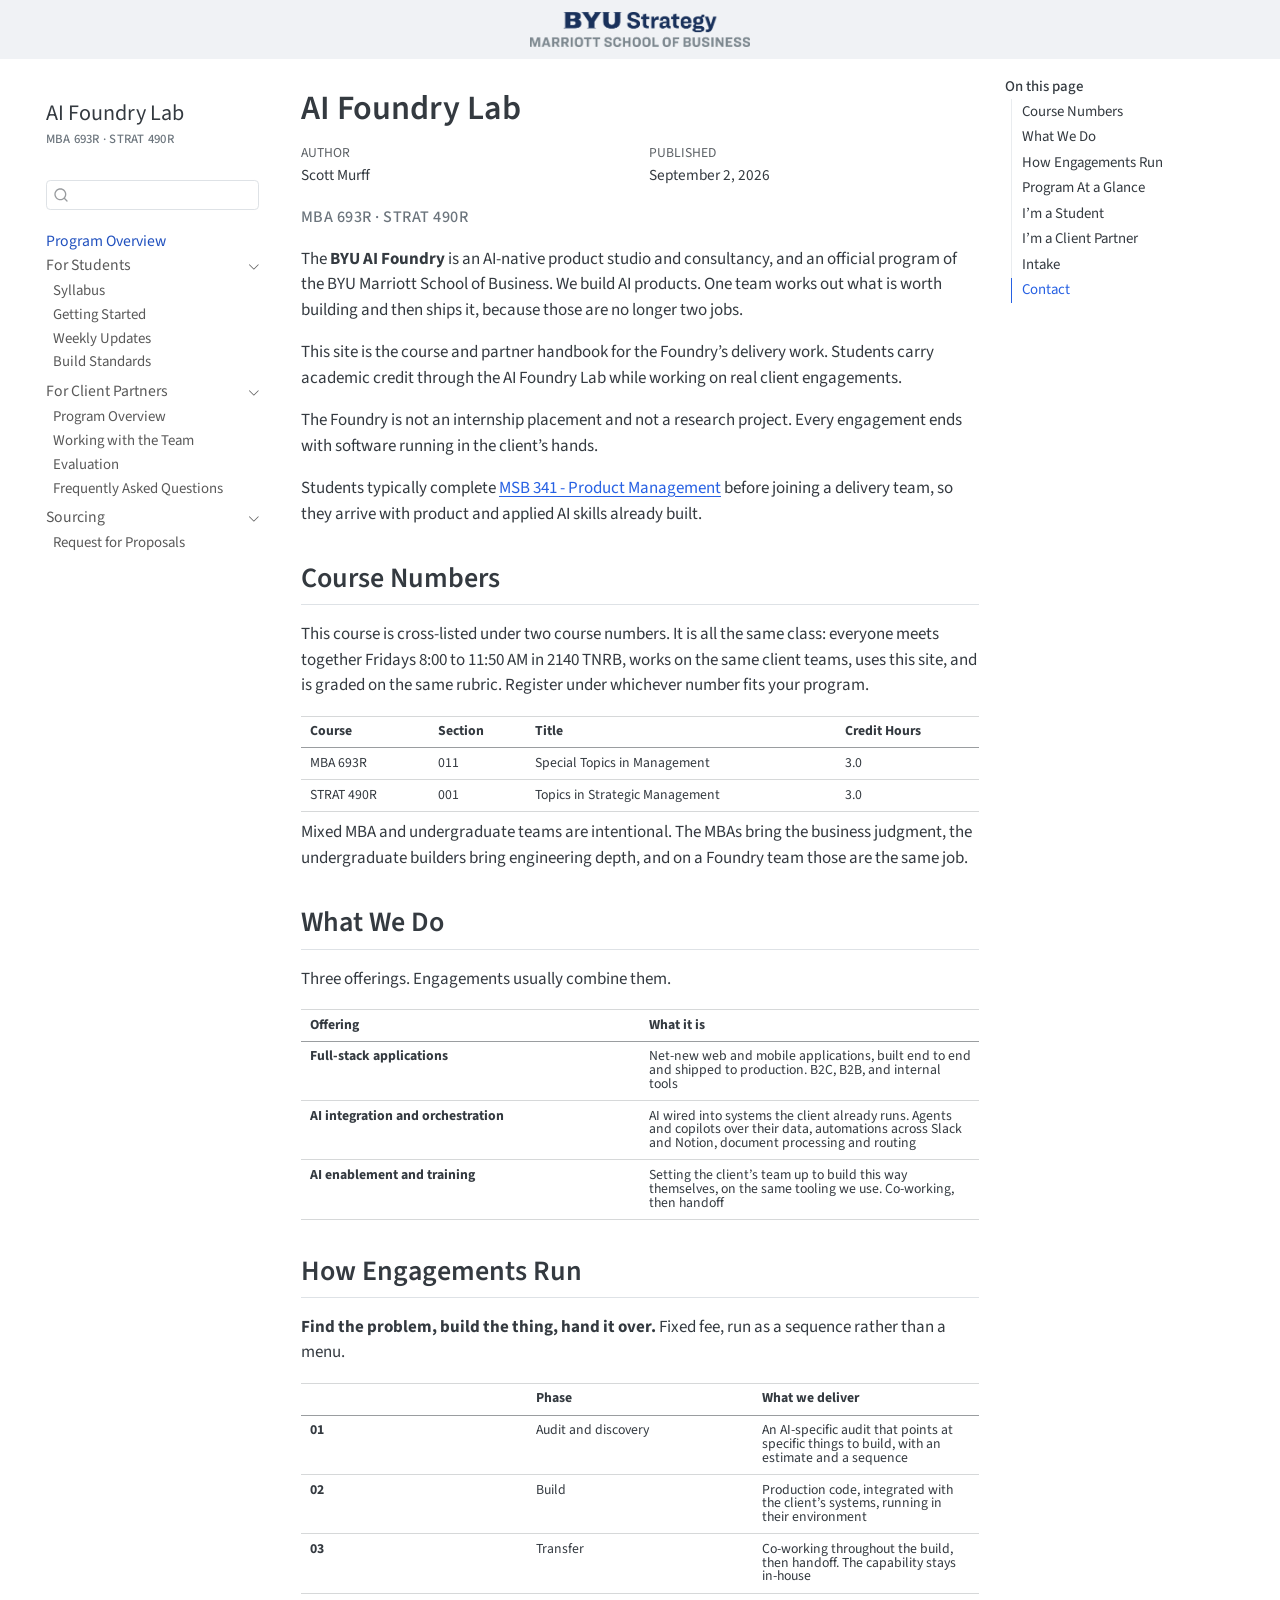
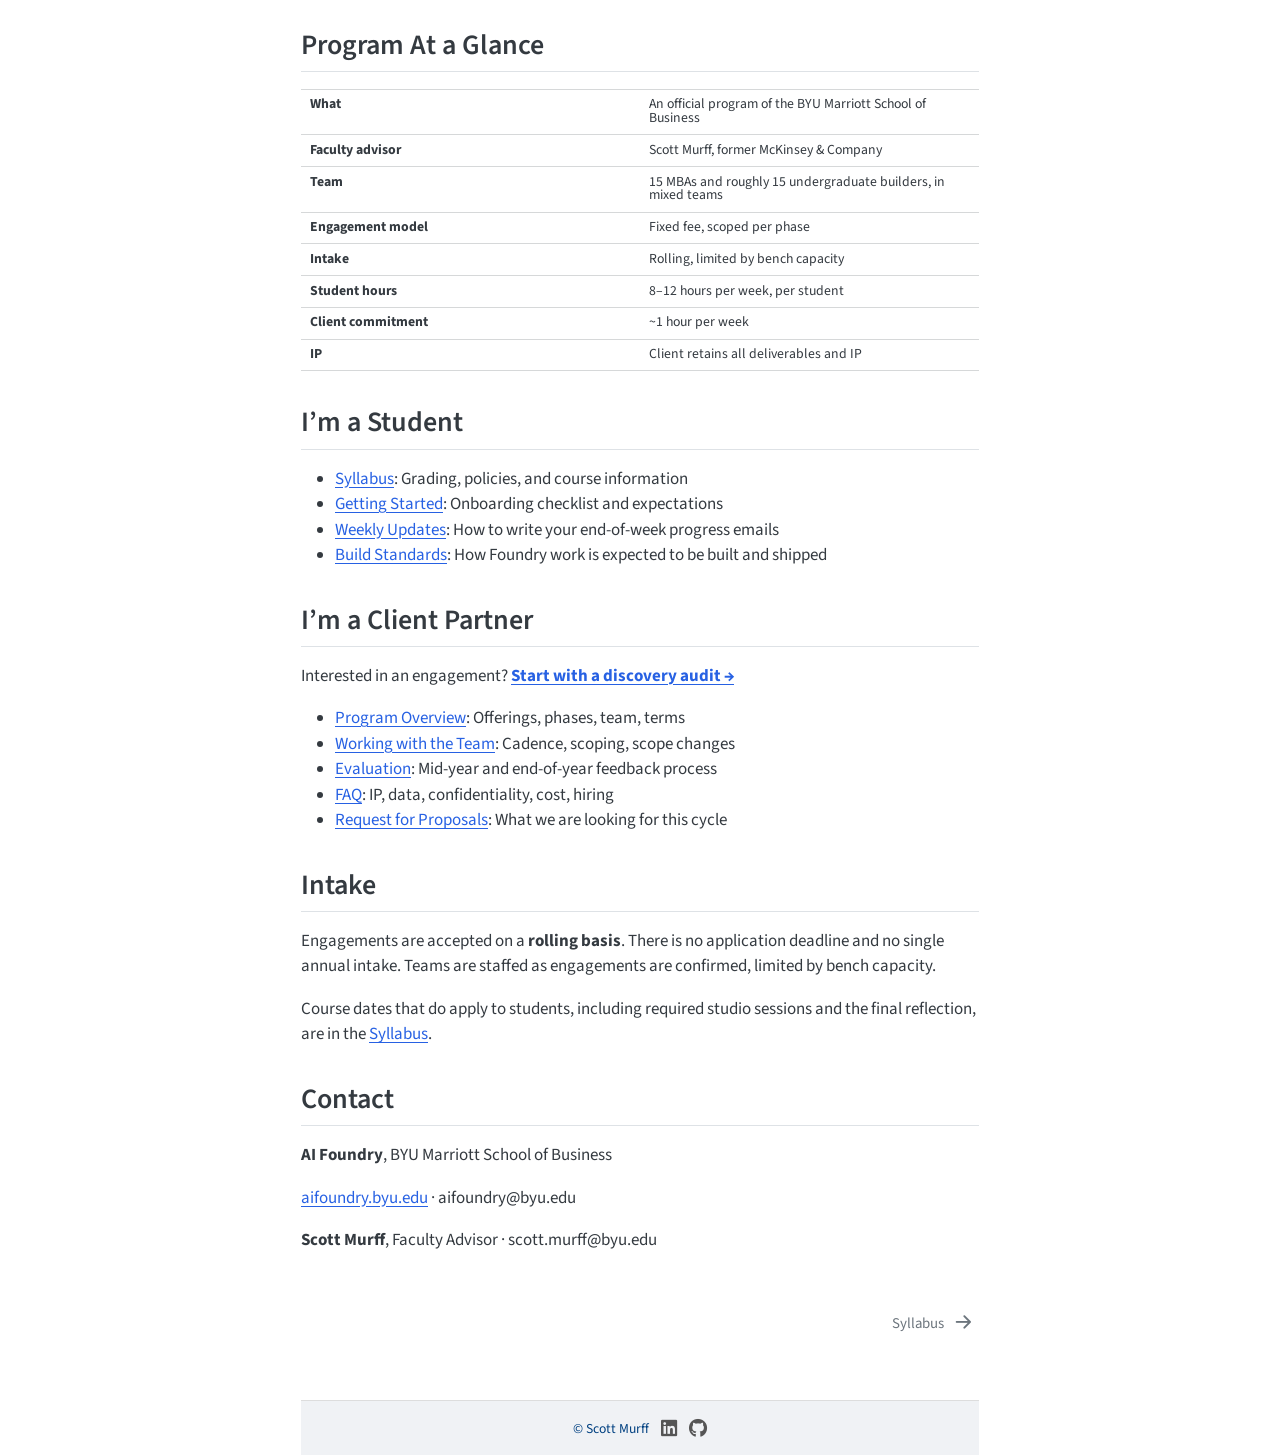
==== commit 7d273942: "Realign site to the AI Foundry one-pager; rolling intake The first draft was built from the BYU engi" ====
--- a/docs/index.html
+++ b/docs/index.html
@@ -73,7 +73,7 @@
   }
 }</script>
 </head><body class="nav-sidebar floating quarto-light"><header class="book-header-banner">
-  <a href="https://byu-aifoundry.com" target="_blank">
+  <a href="https://aifoundry.byu.edu" target="_blank">
     <img src="images/strat-logo.png" alt="BYU AI Foundry - Marriott School of Business">
   </a>
 </header>
@@ -237,11 +237,12 @@
    
   <ul>
   <li><a href="#course-numbers" id="toc-course-numbers" class="nav-link active" data-scroll-target="#course-numbers">Course Numbers</a></li>
+  <li><a href="#what-we-do" id="toc-what-we-do" class="nav-link" data-scroll-target="#what-we-do">What We Do</a></li>
+  <li><a href="#how-engagements-run" id="toc-how-engagements-run" class="nav-link" data-scroll-target="#how-engagements-run">How Engagements Run</a></li>
   <li><a href="#program-at-a-glance" id="toc-program-at-a-glance" class="nav-link" data-scroll-target="#program-at-a-glance">Program At a Glance</a></li>
-  <li><a href="#what-makes-this-different-from-an-engineering-capstone" id="toc-what-makes-this-different-from-an-engineering-capstone" class="nav-link" data-scroll-target="#what-makes-this-different-from-an-engineering-capstone">What Makes This Different from an Engineering Capstone</a></li>
   <li><a href="#im-a-student" id="toc-im-a-student" class="nav-link" data-scroll-target="#im-a-student">I’m a Student</a></li>
   <li><a href="#im-a-client-partner" id="toc-im-a-client-partner" class="nav-link" data-scroll-target="#im-a-client-partner">I’m a Client Partner</a></li>
-  <li><a href="#key-dates" id="toc-key-dates" class="nav-link" data-scroll-target="#key-dates">Key Dates</a></li>
+  <li><a href="#intake" id="toc-intake" class="nav-link" data-scroll-target="#intake">Intake</a></li>
   <li><a href="#contact" id="toc-contact" class="nav-link" data-scroll-target="#contact">Contact</a></li>
   </ul>
 </nav>
@@ -283,9 +284,10 @@
 <div class="course-numbers-page">
 <p>MBA 693R · STRAT 490R</p>
 </div>
-<p>The <strong>BYU AI Foundry</strong> is a sponsored-project studio inside the BYU Marriott School of Business. Client organizations bring a real, open-ended business problem. A small team of high-performing students, guided by faculty, spends an academic year designing, prototyping, and testing an AI-enabled solution to it.</p>
-<p>The Foundry is not an internship placement and not a research project. It is delivery work. Every engagement ends with something the client can use: a working prototype, a decision framework with the rules written down, a model whose outputs can be explained, and a recommendation the client’s leadership can act on.</p>
-<p>Students typically complete <a href="https://byu-strategy.github.io/product-management/">MSB 341 - Product Management</a> before joining a Foundry team, so they arrive with product and applied AI skills already built.</p>
+<p>The <strong>BYU AI Foundry</strong> is an AI-native product studio and consultancy, and an official program of the BYU Marriott School of Business. We build AI products. One team works out what is worth building and then ships it, because those are no longer two jobs.</p>
+<p>This site is the course and partner handbook for the Foundry’s delivery work. Students carry academic credit through the AI Foundry Lab while working on real client engagements.</p>
+<p>The Foundry is not an internship placement and not a research project. Every engagement ends with software running in the client’s hands.</p>
+<p>Students typically complete <a href="https://byu-strategy.github.io/product-management/">MSB 341 - Product Management</a> before joining a delivery team, so they arrive with product and applied AI skills already built.</p>
 <section id="course-numbers" class="level2">
 <h2 class="anchored" data-anchor-id="course-numbers">Course Numbers</h2>
 <p>This course is cross-listed under two course numbers. It is all the same class: everyone meets together Fridays 8:00 to 11:50 AM in 2140 TNRB, works on the same client teams, uses this site, and is graded on the same rubric. Register under whichever number fits your program.</p>
@@ -313,23 +315,100 @@
 </tr>
 </tbody>
 </table>
-<p>Mixed MBA and undergraduate teams are intentional. Client engagements benefit from the range, and it mirrors how real delivery teams are staffed.</p>
+<p>Mixed MBA and undergraduate teams are intentional. The MBAs bring the business judgment, the undergraduate builders bring engineering depth, and on a Foundry team those are the same job.</p>
+</section>
+<section id="what-we-do" class="level2">
+<h2 class="anchored" data-anchor-id="what-we-do">What We Do</h2>
+<p>Three offerings. Engagements usually combine them.</p>
+<table class="caption-top table">
+<colgroup>
+<col style="width: 50%">
+<col style="width: 50%">
+</colgroup>
+<thead>
+<tr class="header">
+<th>Offering</th>
+<th>What it is</th>
+</tr>
+</thead>
+<tbody>
+<tr class="odd">
+<td><strong>Full-stack applications</strong></td>
+<td>Net-new web and mobile applications, built end to end and shipped to production. B2C, B2B, and internal tools</td>
+</tr>
+<tr class="even">
+<td><strong>AI integration and orchestration</strong></td>
+<td>AI wired into systems the client already runs. Agents and copilots over their data, automations across Slack and Notion, document processing and routing</td>
+</tr>
+<tr class="odd">
+<td><strong>AI enablement and training</strong></td>
+<td>Setting the client’s team up to build this way themselves, on the same tooling we use. Co-working, then handoff</td>
+</tr>
+</tbody>
+</table>
+</section>
+<section id="how-engagements-run" class="level2">
+<h2 class="anchored" data-anchor-id="how-engagements-run">How Engagements Run</h2>
+<p><strong>Find the problem, build the thing, hand it over.</strong> Fixed fee, run as a sequence rather than a menu.</p>
+<table class="caption-top table">
+<colgroup>
+<col style="width: 33%">
+<col style="width: 33%">
+<col style="width: 33%">
+</colgroup>
+<thead>
+<tr class="header">
+<th></th>
+<th>Phase</th>
+<th>What we deliver</th>
+</tr>
+</thead>
+<tbody>
+<tr class="odd">
+<td><strong>01</strong></td>
+<td>Audit and discovery</td>
+<td>An AI-specific audit that points at specific things to build, with an estimate and a sequence</td>
+</tr>
+<tr class="even">
+<td><strong>02</strong></td>
+<td>Build</td>
+<td>Production code, integrated with the client’s systems, running in their environment</td>
+</tr>
+<tr class="odd">
+<td><strong>03</strong></td>
+<td>Transfer</td>
+<td>Co-working throughout the build, then handoff. The capability stays in-house</td>
+</tr>
+</tbody>
+</table>
 </section>
 <section id="program-at-a-glance" class="level2">
 <h2 class="anchored" data-anchor-id="program-at-a-glance">Program At a Glance</h2>
 <table class="caption-top table">
+<colgroup>
+<col style="width: 50%">
+<col style="width: 50%">
+</colgroup>
 <tbody>
 <tr class="odd">
-<td><strong>Duration</strong></td>
-<td>8 months (2 semesters)</td>
+<td><strong>What</strong></td>
+<td>An official program of the BYU Marriott School of Business</td>
 </tr>
 <tr class="even">
-<td><strong>Period</strong></td>
-<td>September 2, 2026 – April 14, 2027</td>
+<td><strong>Faculty advisor</strong></td>
+<td>Scott Murff, former McKinsey &amp; Company</td>
 </tr>
 <tr class="odd">
-<td><strong>Team size</strong></td>
-<td>4–6 students per project</td>
+<td><strong>Team</strong></td>
+<td>15 MBAs and roughly 15 undergraduate builders, in mixed teams</td>
+</tr>
+<tr class="even">
+<td><strong>Engagement model</strong></td>
+<td>Fixed fee, scoped per phase</td>
+</tr>
+<tr class="odd">
+<td><strong>Intake</strong></td>
+<td>Rolling, limited by bench capacity</td>
 </tr>
 <tr class="even">
 <td><strong>Student hours</strong></td>
@@ -340,24 +419,11 @@
 <td>~1 hour per week</td>
 </tr>
 <tr class="even">
-<td><strong>Sponsorship</strong></td>
-<td>$22,000 per project</td>
-</tr>
-<tr class="odd">
-<td><strong>Location</strong></td>
-<td>Remote, with optional on-site visits</td>
-</tr>
-<tr class="even">
 <td><strong>IP</strong></td>
-<td>Sponsor retains all deliverables and IP</td>
+<td>Client retains all deliverables and IP</td>
 </tr>
 </tbody>
 </table>
-</section>
-<section id="what-makes-this-different-from-an-engineering-capstone" class="level2">
-<h2 class="anchored" data-anchor-id="what-makes-this-different-from-an-engineering-capstone">What Makes This Different from an Engineering Capstone</h2>
-<p>The BYU engineering capstones build physical and embedded systems: CAD, prototypes, PCBs, firmware, security assessments. The AI Foundry builds <strong>business decision systems</strong>: strategy frameworks, prioritization and scoring models, forecasting and predictive analytics, financial models, and the software that makes those things usable by a decision maker.</p>
-<p>If the question is “how do we build this thing,” that is engineering. If the question is “which things should we build, in what order, and how do we know,” that is the Foundry.</p>
 </section>
 <section id="im-a-student" class="level2">
 <h2 class="anchored" data-anchor-id="im-a-student">I’m a Student</h2>
@@ -370,62 +436,25 @@
 </section>
 <section id="im-a-client-partner" class="level2">
 <h2 class="anchored" data-anchor-id="im-a-client-partner">I’m a Client Partner</h2>
-<p>Interested in sponsoring a project? <a href="https://byu.capsource.app/"><strong>Submit a Project →</strong></a></p>
+<p>Interested in an engagement? <a href="mailto:aifoundry@byu.edu"><strong>Start with a discovery audit →</strong></a></p>
 <ul>
-<li><a href="./partners/01-program-overview.html">Program Overview</a>: Structure, team, timeline, sponsorship</li>
-<li><a href="./partners/02-working-with-the-team.html">Working with the Team</a>: Cadence, scoping, mentoring</li>
-<li><a href="./partners/03-evaluation.html">Evaluation</a>: Mid-term and end-of-term feedback process</li>
-<li><a href="./partners/04-faq.html">FAQ</a>: IP, data, confidentiality, cost, staffing</li>
+<li><a href="./partners/01-program-overview.html">Program Overview</a>: Offerings, phases, team, terms</li>
+<li><a href="./partners/02-working-with-the-team.html">Working with the Team</a>: Cadence, scoping, scope changes</li>
+<li><a href="./partners/03-evaluation.html">Evaluation</a>: Mid-year and end-of-year feedback process</li>
+<li><a href="./partners/04-faq.html">FAQ</a>: IP, data, confidentiality, cost, hiring</li>
 <li><a href="./partners/05-rfp.html">Request for Proposals</a>: What we are looking for this cycle</li>
 </ul>
 </section>
-<section id="key-dates" class="level2">
-<h2 class="anchored" data-anchor-id="key-dates">Key Dates</h2>
-<table class="caption-top table">
-<thead>
-<tr class="header">
-<th>Milestone</th>
-<th>Date</th>
-</tr>
-</thead>
-<tbody>
-<tr class="odd">
-<td>Project proposal deadline</td>
-<td>July 31, 2026</td>
-</tr>
-<tr class="even">
-<td>Projects finalized and scoped</td>
-<td>August 14, 2026</td>
-</tr>
-<tr class="odd">
-<td>Student teams assigned</td>
-<td>August 24, 2026</td>
-</tr>
-<tr class="even">
-<td>Project launch</td>
-<td>September 2, 2026</td>
-</tr>
-<tr class="odd">
-<td>Mid-term client feedback due</td>
-<td>December 11, 2026</td>
-</tr>
-<tr class="even">
-<td>Final delivery and showcase</td>
-<td>April 14, 2027</td>
-</tr>
-<tr class="odd">
-<td>Student video reflection due</td>
-<td>April 21, 2027</td>
-</tr>
-</tbody>
-</table>
+<section id="intake" class="level2">
+<h2 class="anchored" data-anchor-id="intake">Intake</h2>
+<p>Engagements are accepted on a <strong>rolling basis</strong>. There is no application deadline and no single annual intake. Teams are staffed as engagements are confirmed, limited by bench capacity.</p>
+<p>Course dates that do apply to students, including required studio sessions and the final reflection, are in the <a href="./students/01-syllabus.html">Syllabus</a>.</p>
 </section>
 <section id="contact" class="level2">
 <h2 class="anchored" data-anchor-id="contact">Contact</h2>
-<p><strong>Scott Murff</strong></p>
-<p>Director, AI Foundry · Program Director, Strategic Management</p>
-<p>Brigham Young University, Marriott School of Business</p>
-<p>scott.murff@byu.edu</p>
+<p><strong>AI Foundry</strong>, BYU Marriott School of Business</p>
+<p><a href="https://aifoundry.byu.edu">aifoundry.byu.edu</a> · aifoundry@byu.edu</p>
+<p><strong>Scott Murff</strong>, Faculty Advisor · scott.murff@byu.edu</p>
 
 
 </section>
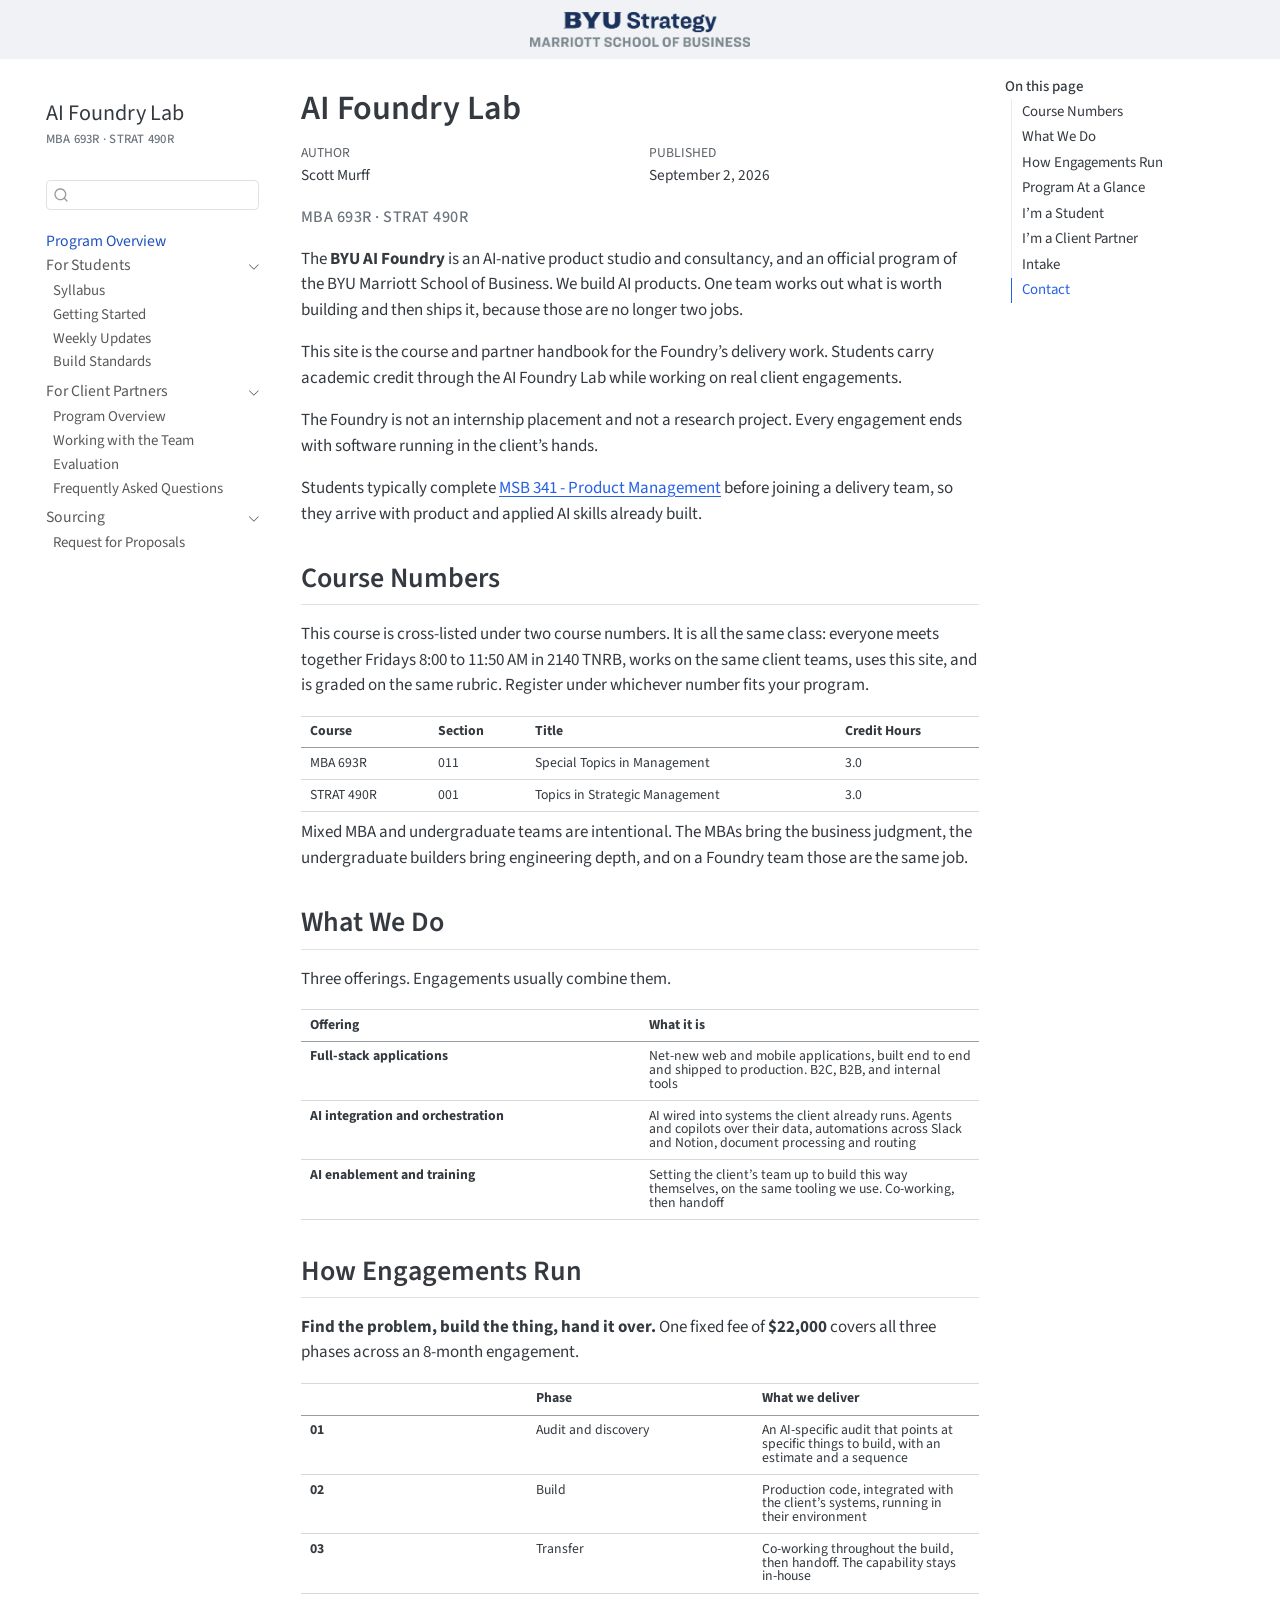
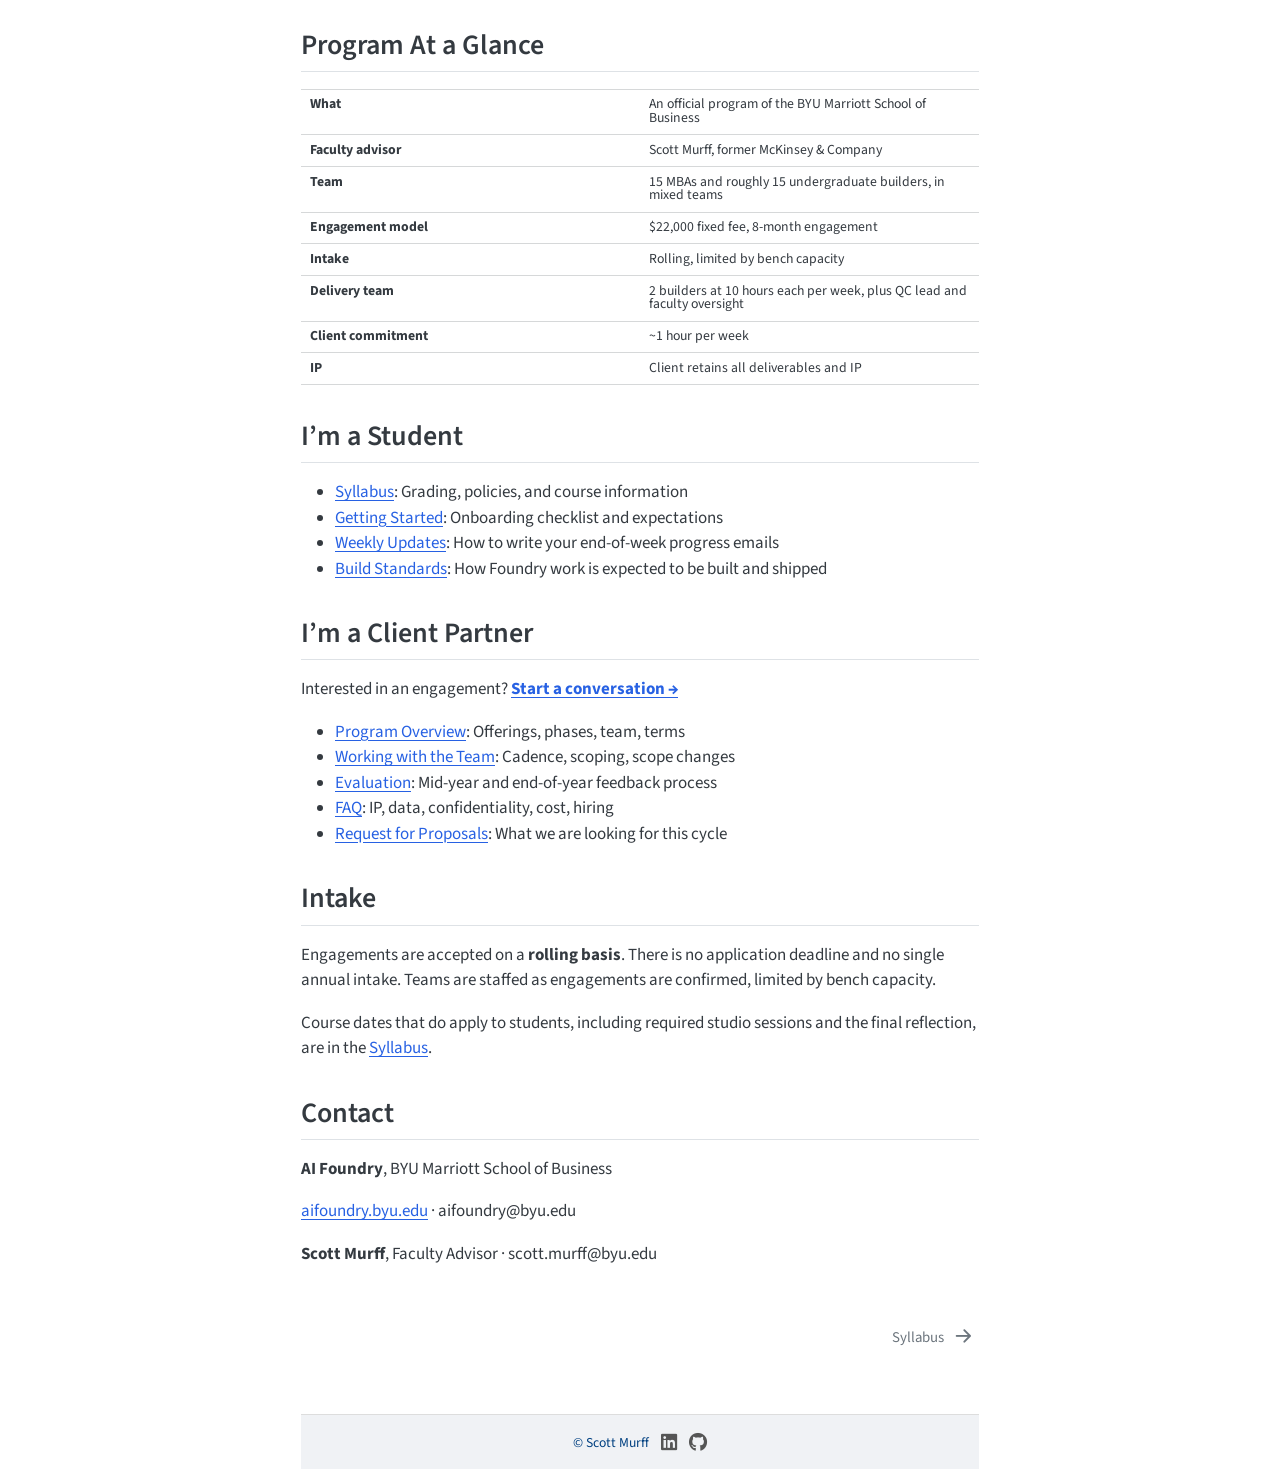
==== commit 1f947278: "Set pricing: $22,000 fixed fee for an 8-month engagement Derived from $35 per student-hour: two buil" ====
--- a/docs/index.html
+++ b/docs/index.html
@@ -349,7 +349,7 @@
 </section>
 <section id="how-engagements-run" class="level2">
 <h2 class="anchored" data-anchor-id="how-engagements-run">How Engagements Run</h2>
-<p><strong>Find the problem, build the thing, hand it over.</strong> Fixed fee, run as a sequence rather than a menu.</p>
+<p><strong>Find the problem, build the thing, hand it over.</strong> One fixed fee of <strong>$22,000</strong> covers all three phases across an 8-month engagement.</p>
 <table class="caption-top table">
 <colgroup>
 <col style="width: 33%">
@@ -404,15 +404,15 @@
 </tr>
 <tr class="even">
 <td><strong>Engagement model</strong></td>
-<td>Fixed fee, scoped per phase</td>
+<td>$22,000 fixed fee, 8-month engagement</td>
 </tr>
 <tr class="odd">
 <td><strong>Intake</strong></td>
 <td>Rolling, limited by bench capacity</td>
 </tr>
 <tr class="even">
-<td><strong>Student hours</strong></td>
-<td>8–12 hours per week, per student</td>
+<td><strong>Delivery team</strong></td>
+<td>2 builders at 10 hours each per week, plus QC lead and faculty oversight</td>
 </tr>
 <tr class="odd">
 <td><strong>Client commitment</strong></td>
@@ -436,7 +436,7 @@
 </section>
 <section id="im-a-client-partner" class="level2">
 <h2 class="anchored" data-anchor-id="im-a-client-partner">I’m a Client Partner</h2>
-<p>Interested in an engagement? <a href="mailto:aifoundry@byu.edu"><strong>Start with a discovery audit →</strong></a></p>
+<p>Interested in an engagement? <a href="mailto:aifoundry@byu.edu"><strong>Start a conversation →</strong></a></p>
 <ul>
 <li><a href="./partners/01-program-overview.html">Program Overview</a>: Offerings, phases, team, terms</li>
 <li><a href="./partners/02-working-with-the-team.html">Working with the Team</a>: Cadence, scoping, scope changes</li>
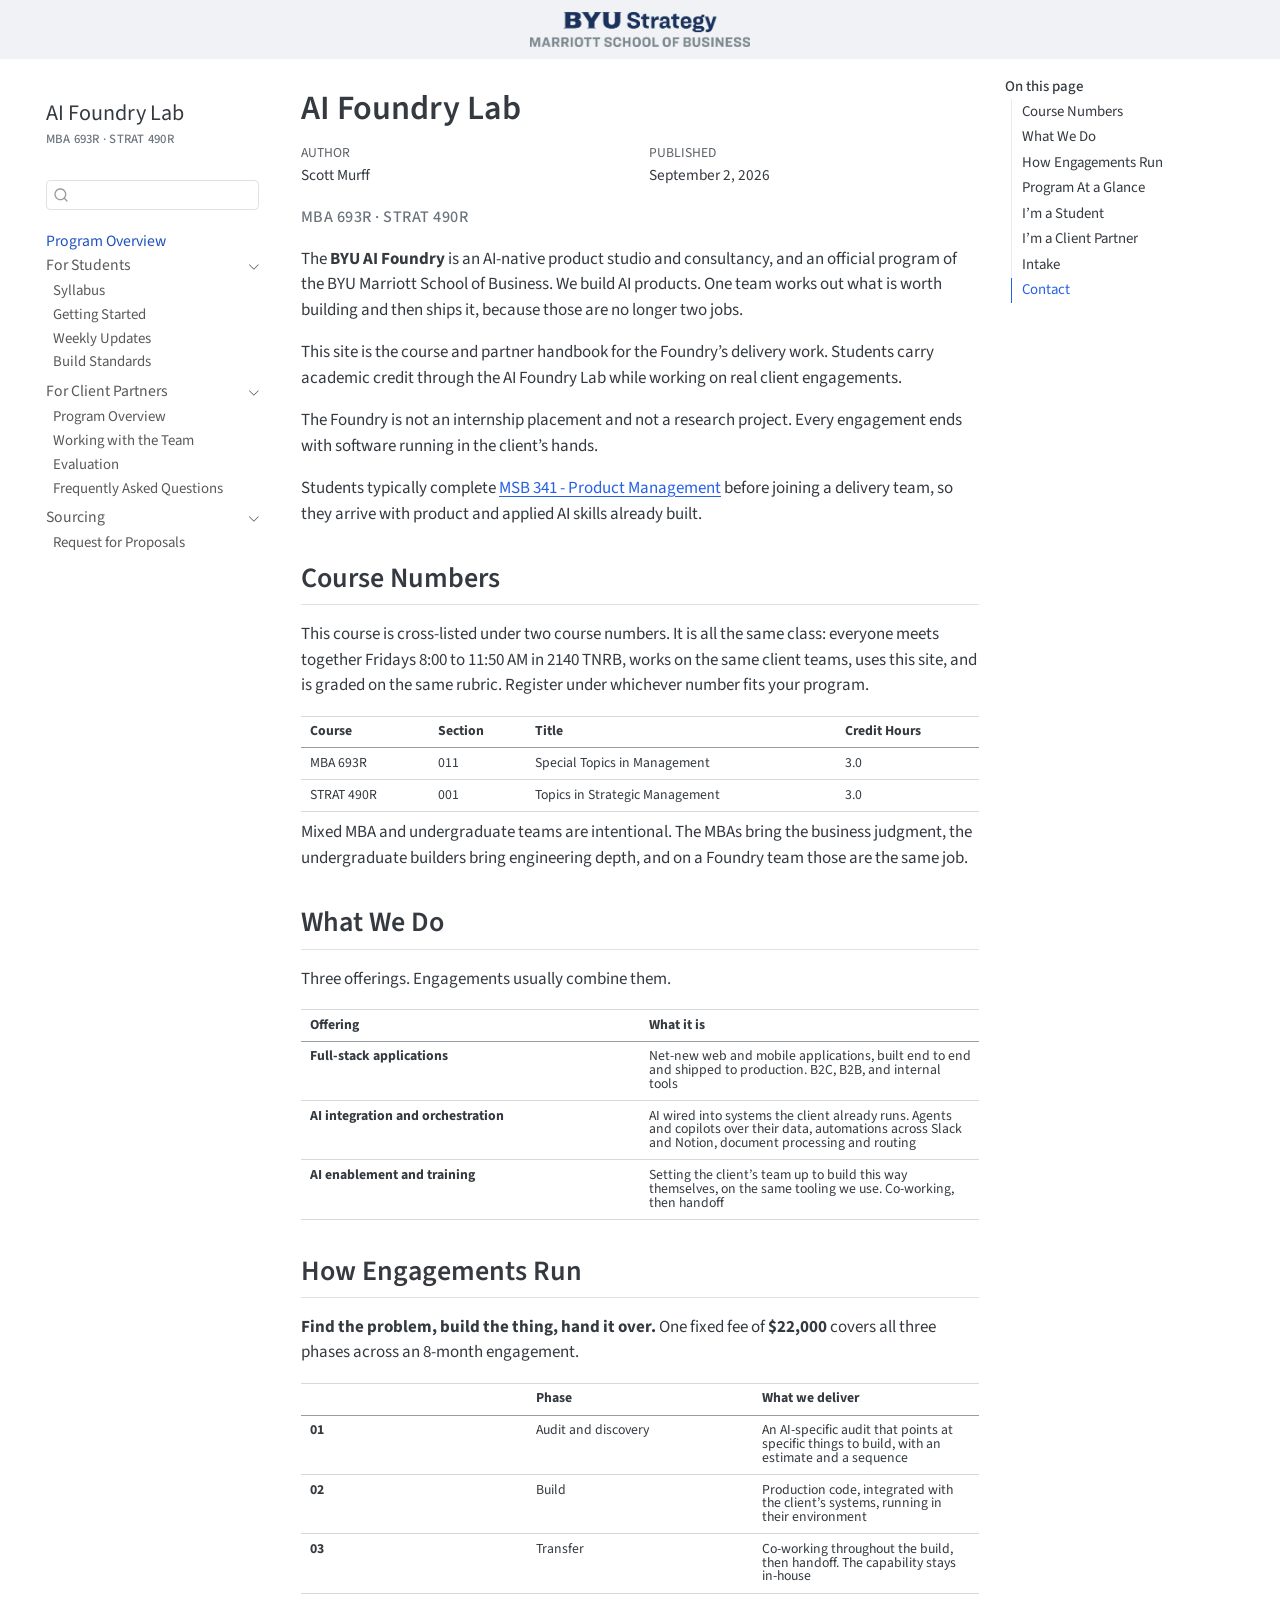
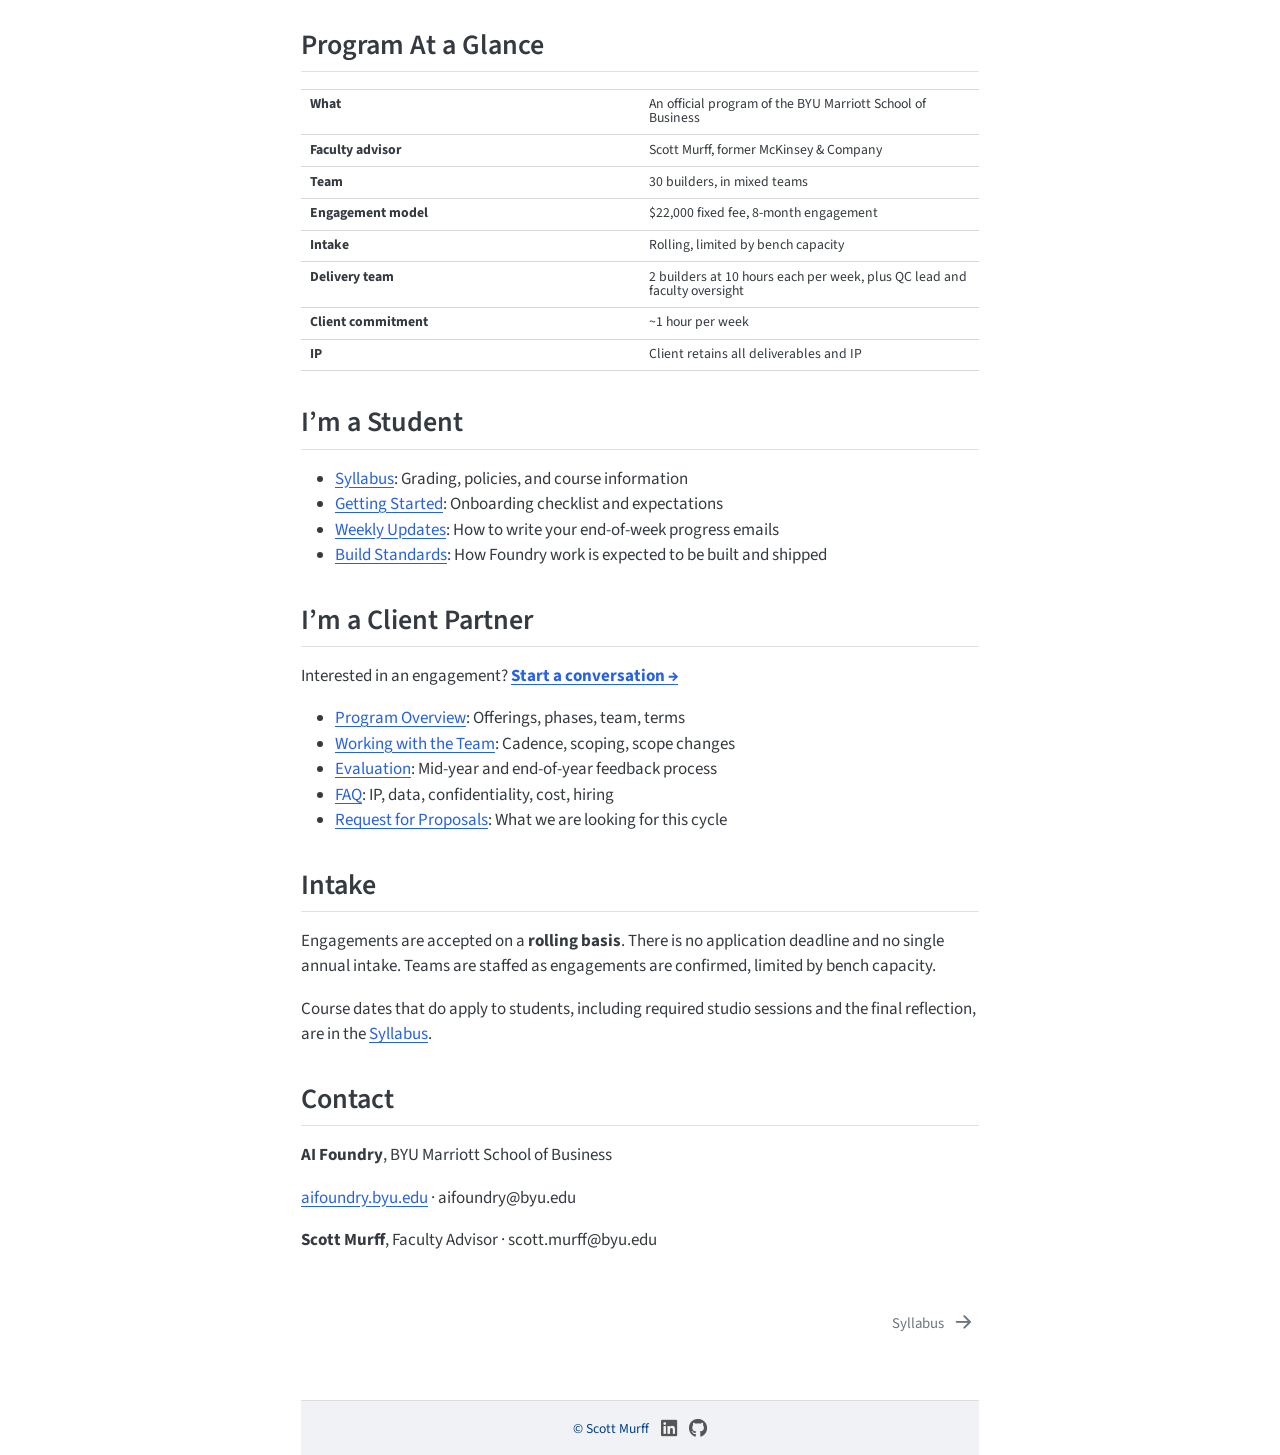
==== commit ac598dd7: "Team line reads "30 builders, in mixed teams" Co-Authored-By: Claude Opus 5 (1M context) <noreply@an" ====
--- a/docs/index.html
+++ b/docs/index.html
@@ -400,7 +400,7 @@
 </tr>
 <tr class="odd">
 <td><strong>Team</strong></td>
-<td>15 MBAs and roughly 15 undergraduate builders, in mixed teams</td>
+<td>30 builders, in mixed teams</td>
 </tr>
 <tr class="even">
 <td><strong>Engagement model</strong></td>
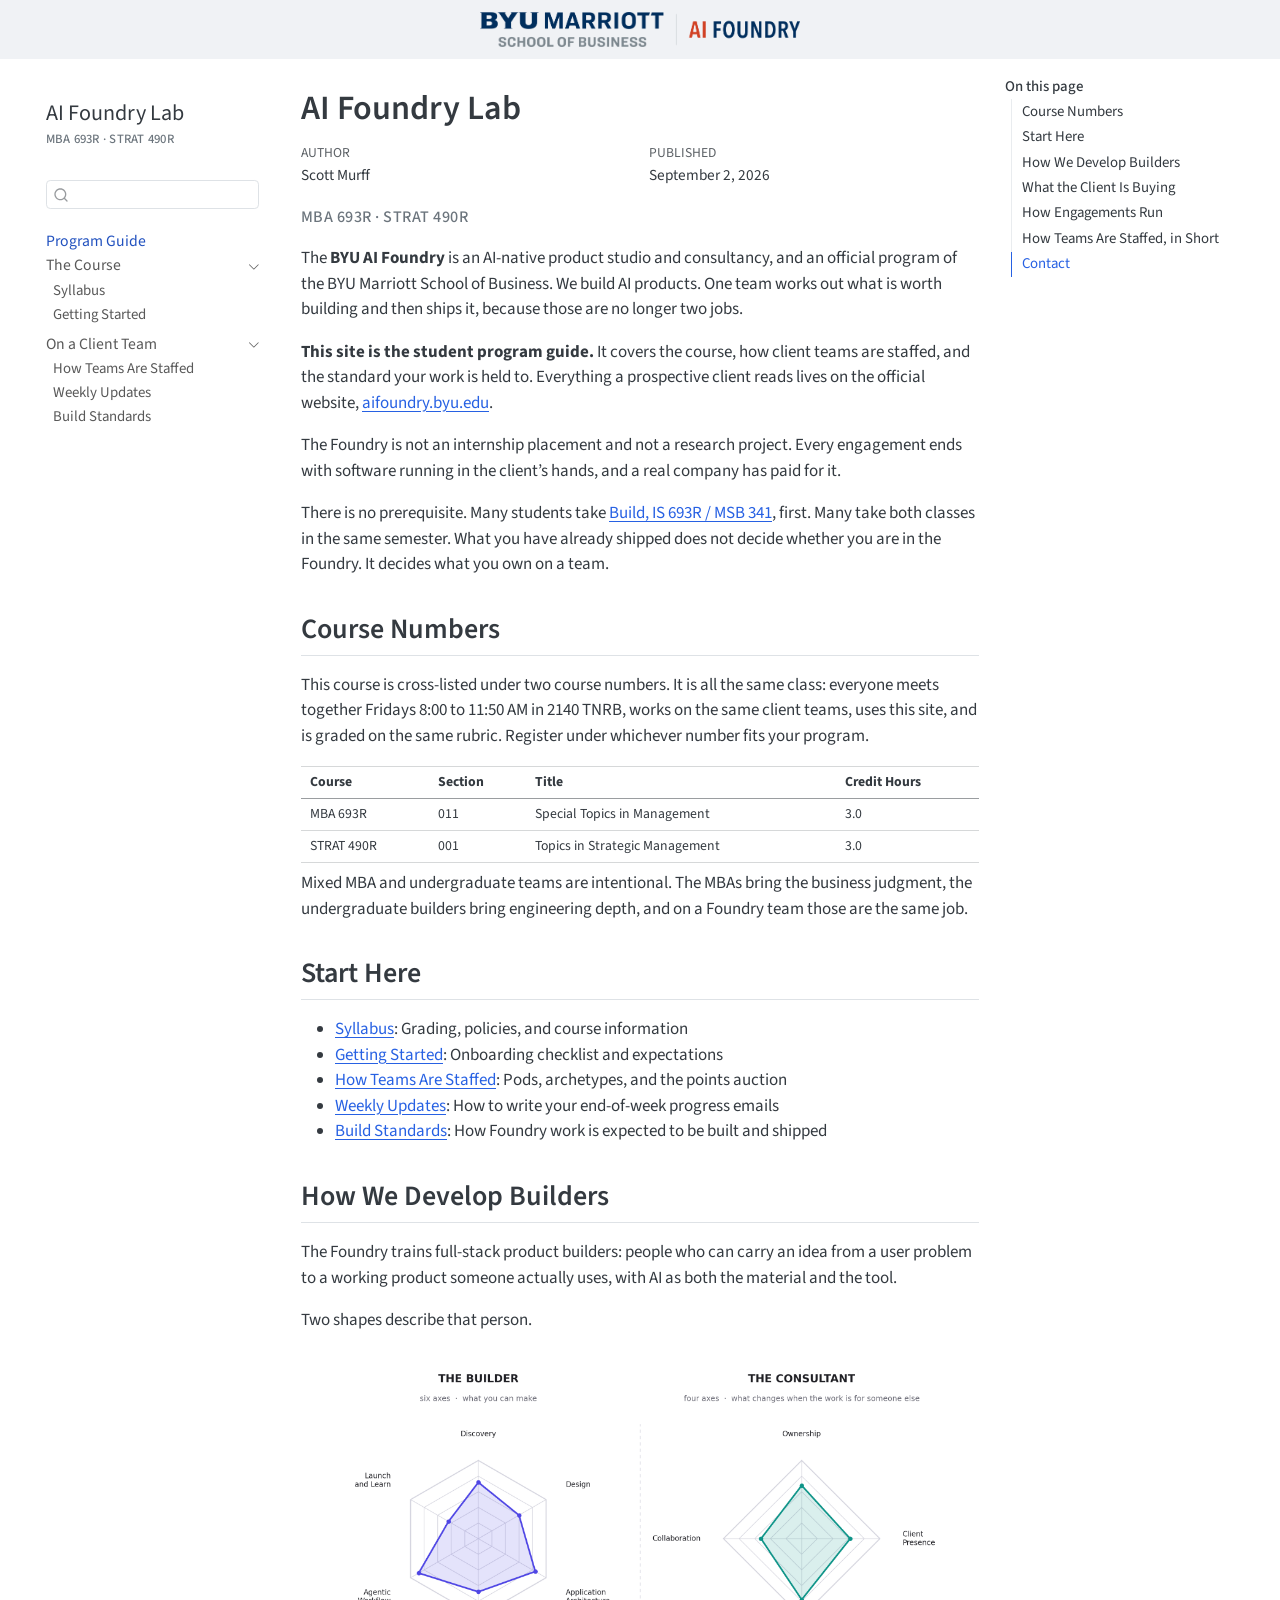
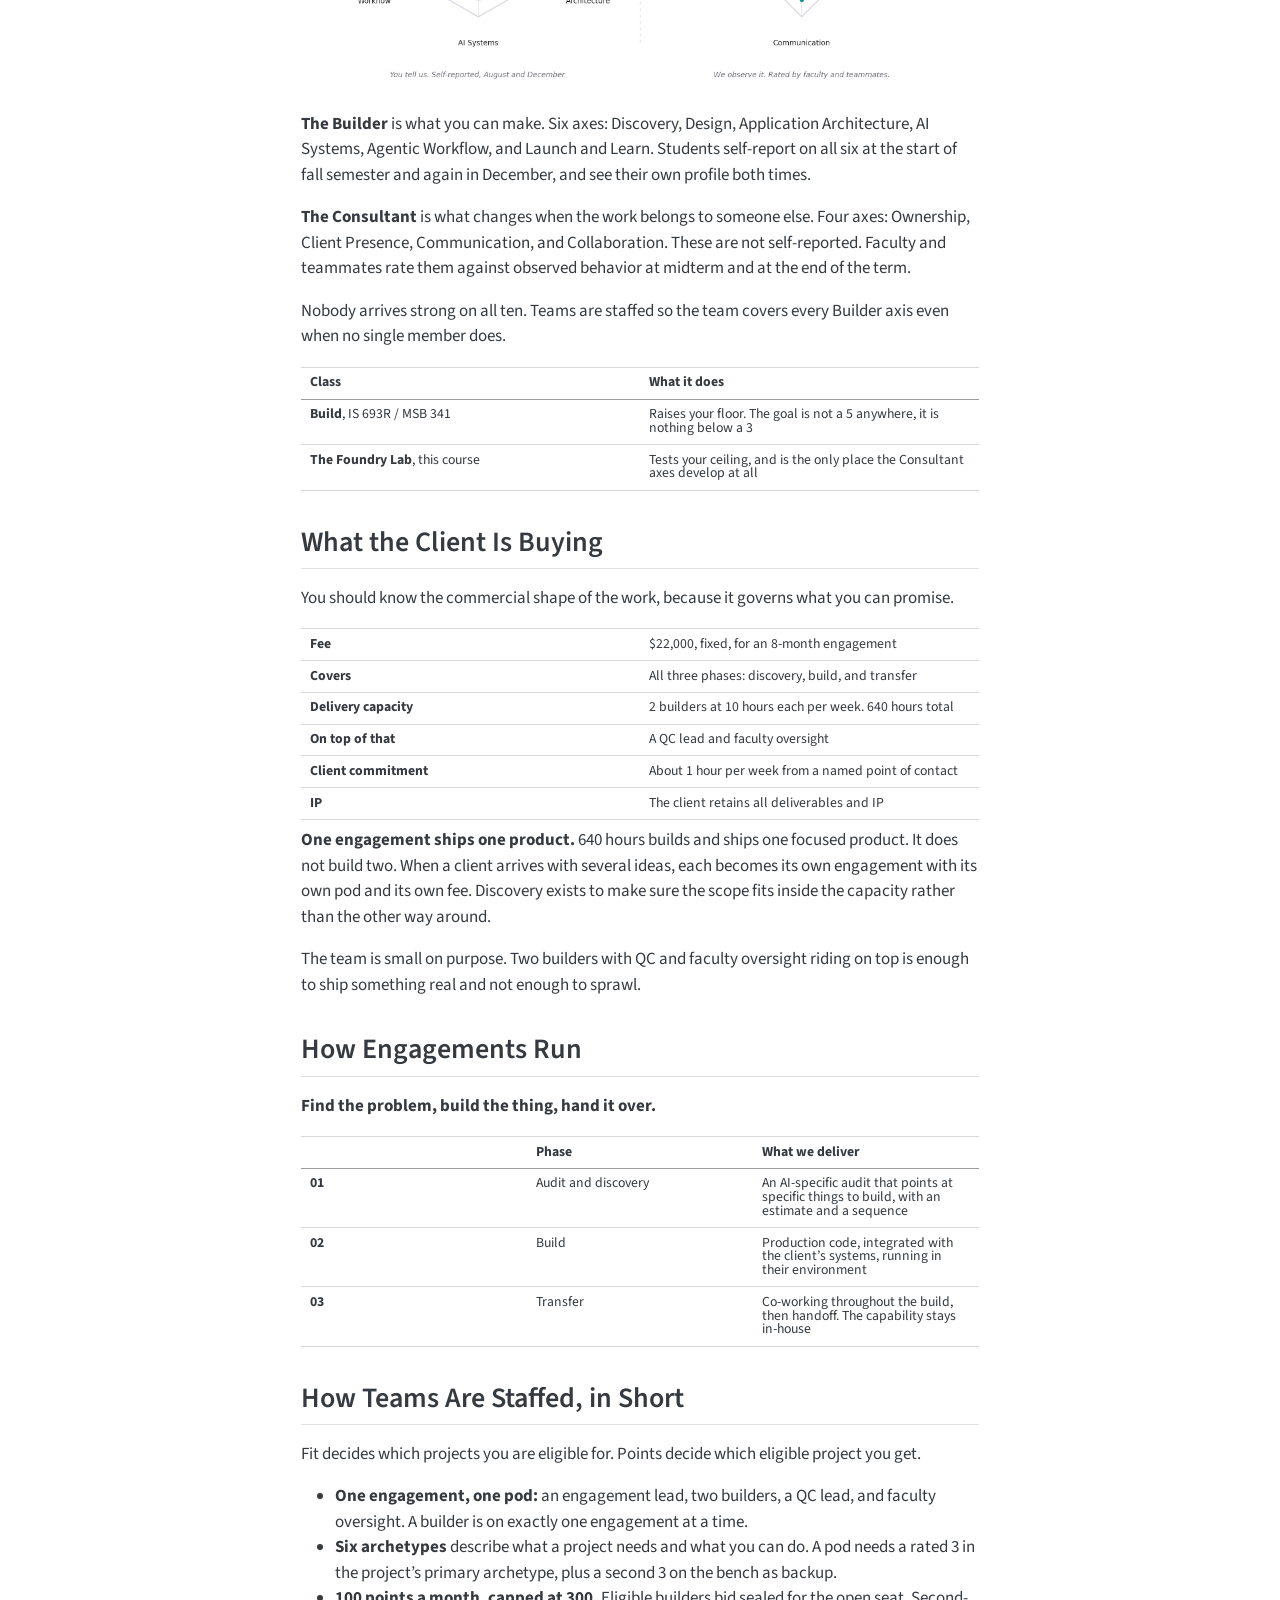
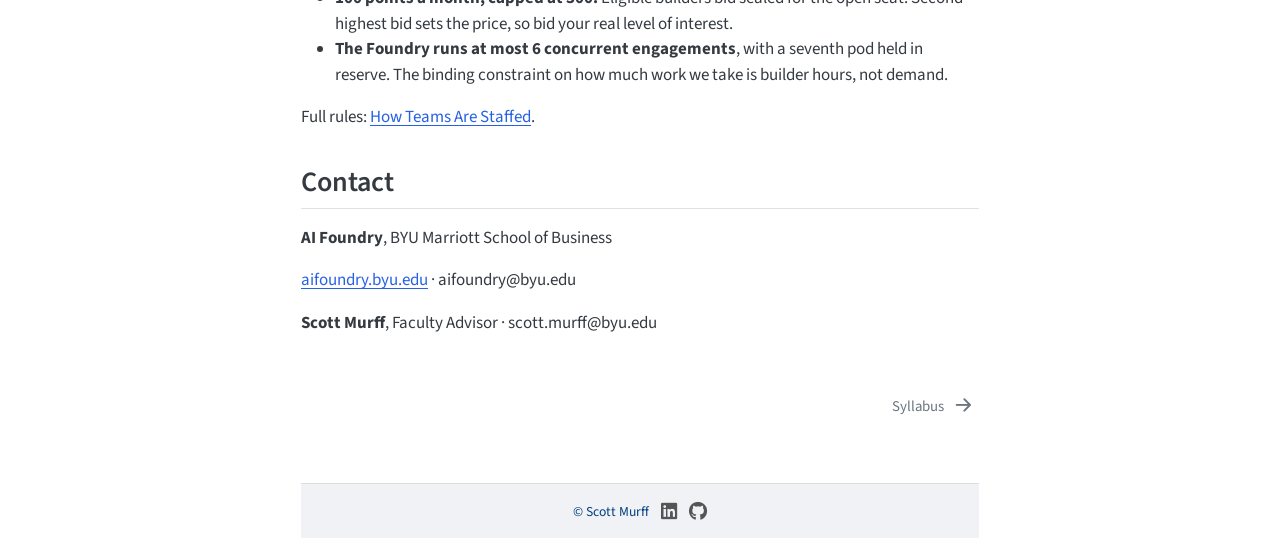
==== commit 8b447e87: "Make the Lab site the student program guide; add the staffing model The site was serving students, s" ====
--- a/docs/index.html
+++ b/docs/index.html
@@ -74,7 +74,7 @@
 }</script>
 </head><body class="nav-sidebar floating quarto-light"><header class="book-header-banner">
   <a href="https://aifoundry.byu.edu" target="_blank">
-    <img src="images/strat-logo.png" alt="BYU AI Foundry - Marriott School of Business">
+    <img src="images/byu-marriott-ai-foundry.png" alt="BYU Marriott School of Business, AI Foundry">
   </a>
 </header>
 
@@ -116,7 +116,7 @@
       <button type="button" class="quarto-btn-toggle btn" data-bs-toggle="collapse" role="button" data-bs-target=".quarto-sidebar-collapse-item" aria-controls="quarto-sidebar" aria-expanded="false" aria-label="Toggle sidebar navigation" onclick="if (window.quartoToggleHeadroom) { window.quartoToggleHeadroom(); }">
         <i class="bi bi-layout-text-sidebar-reverse"></i>
       </button>
-        <nav class="quarto-page-breadcrumbs" aria-label="breadcrumb"><ol class="breadcrumb"><li class="breadcrumb-item"><a href="./index.html"><span class="chapter-title">Program Overview</span></a></li></ol></nav>
+        <nav class="quarto-page-breadcrumbs" aria-label="breadcrumb"><ol class="breadcrumb"><li class="breadcrumb-item"><a href="./index.html"><span class="chapter-title">Program Guide</span></a></li></ol></nav>
         <a class="flex-grow-1" role="navigation" data-bs-toggle="collapse" data-bs-target=".quarto-sidebar-collapse-item" aria-controls="quarto-sidebar" aria-expanded="false" aria-label="Toggle sidebar navigation" onclick="if (window.quartoToggleHeadroom) { window.quartoToggleHeadroom(); }">      
         </a>
       <button type="button" class="btn quarto-search-button" aria-label="Search" onclick="window.quartoOpenSearch();">
@@ -145,13 +145,13 @@
     <ul class="list-unstyled mt-1">
         <li class="sidebar-item">
   <div class="sidebar-item-container"> 
-  <a href="./index.html" class="sidebar-item-text sidebar-link active"><span class="chapter-title">Program Overview</span></a>
+  <a href="./index.html" class="sidebar-item-text sidebar-link active"><span class="chapter-title">Program Guide</span></a>
   </div>
 </li>
         <li class="sidebar-item sidebar-item-section">
       <div class="sidebar-item-container"> 
             <a class="sidebar-item-text sidebar-link text-start" data-bs-toggle="collapse" data-bs-target="#quarto-sidebar-section-1" role="navigation" aria-expanded="true">
- <span class="menu-text">For Students</span></a>
+ <span class="menu-text">The Course</span></a>
           <a class="sidebar-item-toggle text-start" data-bs-toggle="collapse" data-bs-target="#quarto-sidebar-section-1" role="navigation" aria-expanded="true" aria-label="Toggle section">
             <i class="bi bi-chevron-right ms-2"></i>
           </a> 
@@ -167,22 +167,12 @@
   <a href="./students/02-getting-started.html" class="sidebar-item-text sidebar-link"><span class="chapter-title">Getting Started</span></a>
   </div>
 </li>
-          <li class="sidebar-item">
-  <div class="sidebar-item-container"> 
-  <a href="./students/03-weekly-updates.html" class="sidebar-item-text sidebar-link"><span class="chapter-title">Weekly Updates</span></a>
-  </div>
-</li>
-          <li class="sidebar-item">
-  <div class="sidebar-item-container"> 
-  <a href="./students/04-build-standards.html" class="sidebar-item-text sidebar-link"><span class="chapter-title">Build Standards</span></a>
-  </div>
-</li>
       </ul>
   </li>
         <li class="sidebar-item sidebar-item-section">
       <div class="sidebar-item-container"> 
             <a class="sidebar-item-text sidebar-link text-start" data-bs-toggle="collapse" data-bs-target="#quarto-sidebar-section-2" role="navigation" aria-expanded="true">
- <span class="menu-text">For Client Partners</span></a>
+ <span class="menu-text">On a Client Team</span></a>
           <a class="sidebar-item-toggle text-start" data-bs-toggle="collapse" data-bs-target="#quarto-sidebar-section-2" role="navigation" aria-expanded="true" aria-label="Toggle section">
             <i class="bi bi-chevron-right ms-2"></i>
           </a> 
@@ -190,38 +180,17 @@
       <ul id="quarto-sidebar-section-2" class="collapse list-unstyled sidebar-section depth1 show">  
           <li class="sidebar-item">
   <div class="sidebar-item-container"> 
-  <a href="./partners/01-program-overview.html" class="sidebar-item-text sidebar-link"><span class="chapter-title">Program Overview</span></a>
+  <a href="./students/05-how-teams-are-staffed.html" class="sidebar-item-text sidebar-link"><span class="chapter-title">How Teams Are Staffed</span></a>
   </div>
 </li>
           <li class="sidebar-item">
   <div class="sidebar-item-container"> 
-  <a href="./partners/02-working-with-the-team.html" class="sidebar-item-text sidebar-link"><span class="chapter-title">Working with the Team</span></a>
+  <a href="./students/03-weekly-updates.html" class="sidebar-item-text sidebar-link"><span class="chapter-title">Weekly Updates</span></a>
   </div>
 </li>
           <li class="sidebar-item">
   <div class="sidebar-item-container"> 
-  <a href="./partners/03-evaluation.html" class="sidebar-item-text sidebar-link"><span class="chapter-title">Evaluation</span></a>
-  </div>
-</li>
-          <li class="sidebar-item">
-  <div class="sidebar-item-container"> 
-  <a href="./partners/04-faq.html" class="sidebar-item-text sidebar-link"><span class="chapter-title">Frequently Asked Questions</span></a>
-  </div>
-</li>
-      </ul>
-  </li>
-        <li class="sidebar-item sidebar-item-section">
-      <div class="sidebar-item-container"> 
-            <a class="sidebar-item-text sidebar-link text-start" data-bs-toggle="collapse" data-bs-target="#quarto-sidebar-section-3" role="navigation" aria-expanded="true">
- <span class="menu-text">Sourcing</span></a>
-          <a class="sidebar-item-toggle text-start" data-bs-toggle="collapse" data-bs-target="#quarto-sidebar-section-3" role="navigation" aria-expanded="true" aria-label="Toggle section">
-            <i class="bi bi-chevron-right ms-2"></i>
-          </a> 
-      </div>
-      <ul id="quarto-sidebar-section-3" class="collapse list-unstyled sidebar-section depth1 show">  
-          <li class="sidebar-item">
-  <div class="sidebar-item-container"> 
-  <a href="./partners/05-rfp.html" class="sidebar-item-text sidebar-link"><span class="chapter-title">Request for Proposals</span></a>
+  <a href="./students/04-build-standards.html" class="sidebar-item-text sidebar-link"><span class="chapter-title">Build Standards</span></a>
   </div>
 </li>
       </ul>
@@ -237,12 +206,11 @@
    
   <ul>
   <li><a href="#course-numbers" id="toc-course-numbers" class="nav-link active" data-scroll-target="#course-numbers">Course Numbers</a></li>
-  <li><a href="#what-we-do" id="toc-what-we-do" class="nav-link" data-scroll-target="#what-we-do">What We Do</a></li>
+  <li><a href="#start-here" id="toc-start-here" class="nav-link" data-scroll-target="#start-here">Start Here</a></li>
+  <li><a href="#how-we-develop-builders" id="toc-how-we-develop-builders" class="nav-link" data-scroll-target="#how-we-develop-builders">How We Develop Builders</a></li>
+  <li><a href="#what-the-client-is-buying" id="toc-what-the-client-is-buying" class="nav-link" data-scroll-target="#what-the-client-is-buying">What the Client Is Buying</a></li>
   <li><a href="#how-engagements-run" id="toc-how-engagements-run" class="nav-link" data-scroll-target="#how-engagements-run">How Engagements Run</a></li>
-  <li><a href="#program-at-a-glance" id="toc-program-at-a-glance" class="nav-link" data-scroll-target="#program-at-a-glance">Program At a Glance</a></li>
-  <li><a href="#im-a-student" id="toc-im-a-student" class="nav-link" data-scroll-target="#im-a-student">I’m a Student</a></li>
-  <li><a href="#im-a-client-partner" id="toc-im-a-client-partner" class="nav-link" data-scroll-target="#im-a-client-partner">I’m a Client Partner</a></li>
-  <li><a href="#intake" id="toc-intake" class="nav-link" data-scroll-target="#intake">Intake</a></li>
+  <li><a href="#how-teams-are-staffed-in-short" id="toc-how-teams-are-staffed-in-short" class="nav-link" data-scroll-target="#how-teams-are-staffed-in-short">How Teams Are Staffed, in Short</a></li>
   <li><a href="#contact" id="toc-contact" class="nav-link" data-scroll-target="#contact">Contact</a></li>
   </ul>
 </nav>
@@ -285,9 +253,9 @@
 <p>MBA 693R · STRAT 490R</p>
 </div>
 <p>The <strong>BYU AI Foundry</strong> is an AI-native product studio and consultancy, and an official program of the BYU Marriott School of Business. We build AI products. One team works out what is worth building and then ships it, because those are no longer two jobs.</p>
-<p>This site is the course and partner handbook for the Foundry’s delivery work. Students carry academic credit through the AI Foundry Lab while working on real client engagements.</p>
-<p>The Foundry is not an internship placement and not a research project. Every engagement ends with software running in the client’s hands.</p>
-<p>Students typically complete <a href="https://byu-strategy.github.io/product-management/">MSB 341 - Product Management</a> before joining a delivery team, so they arrive with product and applied AI skills already built.</p>
+<p><strong>This site is the student program guide.</strong> It covers the course, how client teams are staffed, and the standard your work is held to. Everything a prospective client reads lives on the official website, <a href="https://aifoundry.byu.edu">aifoundry.byu.edu</a>.</p>
+<p>The Foundry is not an internship placement and not a research project. Every engagement ends with software running in the client’s hands, and a real company has paid for it.</p>
+<p>There is no prerequisite. Many students take <a href="https://byu-strategy.github.io/product-management/">Build, IS 693R / MSB 341</a>, first. Many take both classes in the same semester. What you have already shipped does not decide whether you are in the Foundry. It decides what you own on a team.</p>
 <section id="course-numbers" class="level2">
 <h2 class="anchored" data-anchor-id="course-numbers">Course Numbers</h2>
 <p>This course is cross-listed under two course numbers. It is all the same class: everyone meets together Fridays 8:00 to 11:50 AM in 2140 TNRB, works on the same client teams, uses this site, and is graded on the same rubric. Register under whichever number fits your program.</p>
@@ -317,9 +285,24 @@
 </table>
 <p>Mixed MBA and undergraduate teams are intentional. The MBAs bring the business judgment, the undergraduate builders bring engineering depth, and on a Foundry team those are the same job.</p>
 </section>
-<section id="what-we-do" class="level2">
-<h2 class="anchored" data-anchor-id="what-we-do">What We Do</h2>
-<p>Three offerings. Engagements usually combine them.</p>
+<section id="start-here" class="level2">
+<h2 class="anchored" data-anchor-id="start-here">Start Here</h2>
+<ul>
+<li><a href="./students/01-syllabus.html">Syllabus</a>: Grading, policies, and course information</li>
+<li><a href="./students/02-getting-started.html">Getting Started</a>: Onboarding checklist and expectations</li>
+<li><a href="./students/05-how-teams-are-staffed.html">How Teams Are Staffed</a>: Pods, archetypes, and the points auction</li>
+<li><a href="./students/03-weekly-updates.html">Weekly Updates</a>: How to write your end-of-week progress emails</li>
+<li><a href="./students/04-build-standards.html">Build Standards</a>: How Foundry work is expected to be built and shipped</li>
+</ul>
+</section>
+<section id="how-we-develop-builders" class="level2">
+<h2 class="anchored" data-anchor-id="how-we-develop-builders">How We Develop Builders</h2>
+<p>The Foundry trains full-stack product builders: people who can carry an idea from a user problem to a working product someone actually uses, with AI as both the material and the tool.</p>
+<p>Two shapes describe that person.</p>
+<p><img src="images/hexagon-and-diamond.png" class="img-fluid"></p>
+<p><strong>The Builder</strong> is what you can make. Six axes: Discovery, Design, Application Architecture, AI Systems, Agentic Workflow, and Launch and Learn. Students self-report on all six at the start of fall semester and again in December, and see their own profile both times.</p>
+<p><strong>The Consultant</strong> is what changes when the work belongs to someone else. Four axes: Ownership, Client Presence, Communication, and Collaboration. These are not self-reported. Faculty and teammates rate them against observed behavior at midterm and at the end of the term.</p>
+<p>Nobody arrives strong on all ten. Teams are staffed so the team covers every Builder axis even when no single member does.</p>
 <table class="caption-top table">
 <colgroup>
 <col style="width: 50%">
@@ -327,29 +310,63 @@
 </colgroup>
 <thead>
 <tr class="header">
-<th>Offering</th>
-<th>What it is</th>
+<th>Class</th>
+<th>What it does</th>
 </tr>
 </thead>
 <tbody>
 <tr class="odd">
-<td><strong>Full-stack applications</strong></td>
-<td>Net-new web and mobile applications, built end to end and shipped to production. B2C, B2B, and internal tools</td>
+<td><strong>Build</strong>, IS 693R / MSB 341</td>
+<td>Raises your floor. The goal is not a 5 anywhere, it is nothing below a 3</td>
 </tr>
 <tr class="even">
-<td><strong>AI integration and orchestration</strong></td>
-<td>AI wired into systems the client already runs. Agents and copilots over their data, automations across Slack and Notion, document processing and routing</td>
-</tr>
-<tr class="odd">
-<td><strong>AI enablement and training</strong></td>
-<td>Setting the client’s team up to build this way themselves, on the same tooling we use. Co-working, then handoff</td>
+<td><strong>The Foundry Lab</strong>, this course</td>
+<td>Tests your ceiling, and is the only place the Consultant axes develop at all</td>
 </tr>
 </tbody>
 </table>
 </section>
+<section id="what-the-client-is-buying" class="level2">
+<h2 class="anchored" data-anchor-id="what-the-client-is-buying">What the Client Is Buying</h2>
+<p>You should know the commercial shape of the work, because it governs what you can promise.</p>
+<table class="caption-top table">
+<colgroup>
+<col style="width: 50%">
+<col style="width: 50%">
+</colgroup>
+<tbody>
+<tr class="odd">
+<td><strong>Fee</strong></td>
+<td>$22,000, fixed, for an 8-month engagement</td>
+</tr>
+<tr class="even">
+<td><strong>Covers</strong></td>
+<td>All three phases: discovery, build, and transfer</td>
+</tr>
+<tr class="odd">
+<td><strong>Delivery capacity</strong></td>
+<td>2 builders at 10 hours each per week. 640 hours total</td>
+</tr>
+<tr class="even">
+<td><strong>On top of that</strong></td>
+<td>A QC lead and faculty oversight</td>
+</tr>
+<tr class="odd">
+<td><strong>Client commitment</strong></td>
+<td>About 1 hour per week from a named point of contact</td>
+</tr>
+<tr class="even">
+<td><strong>IP</strong></td>
+<td>The client retains all deliverables and IP</td>
+</tr>
+</tbody>
+</table>
+<p><strong>One engagement ships one product.</strong> 640 hours builds and ships one focused product. It does not build two. When a client arrives with several ideas, each becomes its own engagement with its own pod and its own fee. Discovery exists to make sure the scope fits inside the capacity rather than the other way around.</p>
+<p>The team is small on purpose. Two builders with QC and faculty oversight riding on top is enough to ship something real and not enough to sprawl.</p>
+</section>
 <section id="how-engagements-run" class="level2">
 <h2 class="anchored" data-anchor-id="how-engagements-run">How Engagements Run</h2>
-<p><strong>Find the problem, build the thing, hand it over.</strong> One fixed fee of <strong>$22,000</strong> covers all three phases across an 8-month engagement.</p>
+<p><strong>Find the problem, build the thing, hand it over.</strong></p>
 <table class="caption-top table">
 <colgroup>
 <col style="width: 33%">
@@ -382,73 +399,16 @@
 </tbody>
 </table>
 </section>
-<section id="program-at-a-glance" class="level2">
-<h2 class="anchored" data-anchor-id="program-at-a-glance">Program At a Glance</h2>
-<table class="caption-top table">
-<colgroup>
-<col style="width: 50%">
-<col style="width: 50%">
-</colgroup>
-<tbody>
-<tr class="odd">
-<td><strong>What</strong></td>
-<td>An official program of the BYU Marriott School of Business</td>
-</tr>
-<tr class="even">
-<td><strong>Faculty advisor</strong></td>
-<td>Scott Murff, former McKinsey &amp; Company</td>
-</tr>
-<tr class="odd">
-<td><strong>Team</strong></td>
-<td>30 builders, in mixed teams</td>
-</tr>
-<tr class="even">
-<td><strong>Engagement model</strong></td>
-<td>$22,000 fixed fee, 8-month engagement</td>
-</tr>
-<tr class="odd">
-<td><strong>Intake</strong></td>
-<td>Rolling, limited by bench capacity</td>
-</tr>
-<tr class="even">
-<td><strong>Delivery team</strong></td>
-<td>2 builders at 10 hours each per week, plus QC lead and faculty oversight</td>
-</tr>
-<tr class="odd">
-<td><strong>Client commitment</strong></td>
-<td>~1 hour per week</td>
-</tr>
-<tr class="even">
-<td><strong>IP</strong></td>
-<td>Client retains all deliverables and IP</td>
-</tr>
-</tbody>
-</table>
-</section>
-<section id="im-a-student" class="level2">
-<h2 class="anchored" data-anchor-id="im-a-student">I’m a Student</h2>
+<section id="how-teams-are-staffed-in-short" class="level2">
+<h2 class="anchored" data-anchor-id="how-teams-are-staffed-in-short">How Teams Are Staffed, in Short</h2>
+<p>Fit decides which projects you are eligible for. Points decide which eligible project you get.</p>
 <ul>
-<li><a href="./students/01-syllabus.html">Syllabus</a>: Grading, policies, and course information</li>
-<li><a href="./students/02-getting-started.html">Getting Started</a>: Onboarding checklist and expectations</li>
-<li><a href="./students/03-weekly-updates.html">Weekly Updates</a>: How to write your end-of-week progress emails</li>
-<li><a href="./students/04-build-standards.html">Build Standards</a>: How Foundry work is expected to be built and shipped</li>
+<li><strong>One engagement, one pod:</strong> an engagement lead, two builders, a QC lead, and faculty oversight. A builder is on exactly one engagement at a time.</li>
+<li><strong>Six archetypes</strong> describe what a project needs and what you can do. A pod needs a rated 3 in the project’s primary archetype, plus a second 3 on the bench as backup.</li>
+<li><strong>100 points a month, capped at 300.</strong> Eligible builders bid sealed for the open seat. Second-highest bid sets the price, so bid your real level of interest.</li>
+<li><strong>The Foundry runs at most 6 concurrent engagements</strong>, with a seventh pod held in reserve. The binding constraint on how much work we take is builder hours, not demand.</li>
 </ul>
-</section>
-<section id="im-a-client-partner" class="level2">
-<h2 class="anchored" data-anchor-id="im-a-client-partner">I’m a Client Partner</h2>
-<p>Interested in an engagement? <a href="mailto:aifoundry@byu.edu"><strong>Start a conversation →</strong></a></p>
-<ul>
-<li><a href="./partners/01-program-overview.html">Program Overview</a>: Offerings, phases, team, terms</li>
-<li><a href="./partners/02-working-with-the-team.html">Working with the Team</a>: Cadence, scoping, scope changes</li>
-<li><a href="./partners/03-evaluation.html">Evaluation</a>: Mid-year and end-of-year feedback process</li>
-<li><a href="./partners/04-faq.html">FAQ</a>: IP, data, confidentiality, cost, hiring</li>
-<li><a href="./partners/05-rfp.html">Request for Proposals</a>: What we are looking for this cycle</li>
-</ul>
-</section>
-<section id="intake" class="level2">
-<h2 class="anchored" data-anchor-id="intake">Intake</h2>
-<p>Engagements are accepted on a <strong>rolling basis</strong>. There is no application deadline and no single annual intake. Teams are staffed as engagements are confirmed, limited by bench capacity.</p>
-<p>Course dates that do apply to students, including required studio sessions and the final reflection, are in the <a href="./students/01-syllabus.html">Syllabus</a>.</p>
+<p>Full rules: <a href="./students/05-how-teams-are-staffed.html">How Teams Are Staffed</a>.</p>
 </section>
 <section id="contact" class="level2">
 <h2 class="anchored" data-anchor-id="contact">Contact</h2>
--- a/docs/styles.css
+++ b/docs/styles.css
@@ -13,7 +13,7 @@
 }
 
 .book-header-banner img {
-  max-width: 220px;
+  max-width: 320px;
   height: auto;
   display: block;
   margin: 0 auto;
